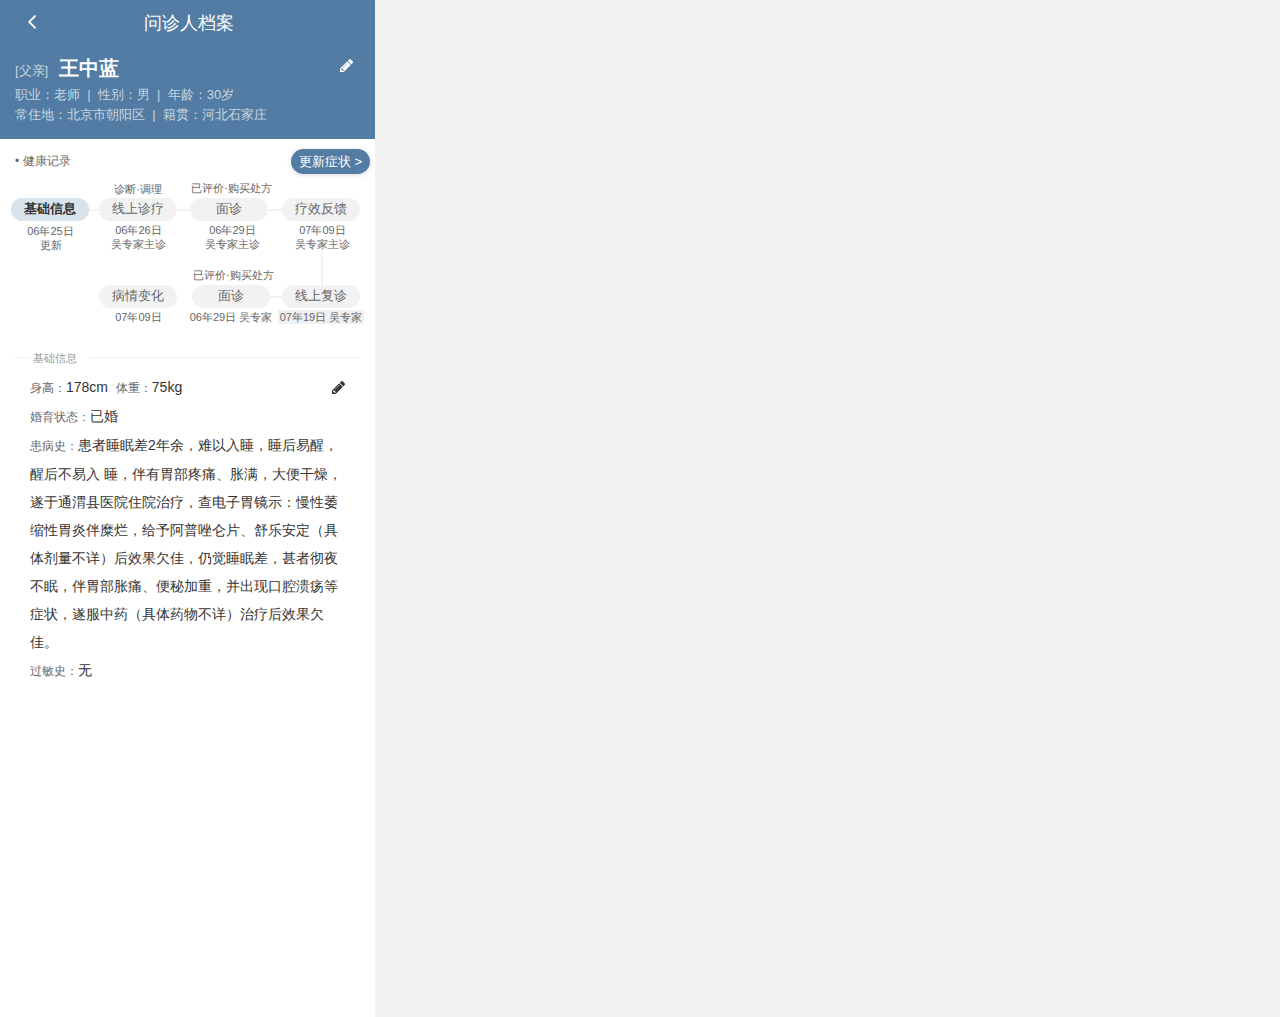
==== tcm_patient/patientdetail.html @ 3591b64a "the initial edition" ====
﻿<!DOCTYPE html>
<html>
  <head>
    <title>patientDetail</title>
    <meta http-equiv="X-UA-Compatible" content="IE=edge"/>
    <meta http-equiv="content-type" content="text/html; charset=utf-8"/>
    <meta name="apple-mobile-web-app-capable" content="yes"/>
    <link href="resources/css/jquery-ui-themes.css" type="text/css" rel="stylesheet"/>
    <link href="resources/css/axure_rp_page.css" type="text/css" rel="stylesheet"/>
    <link href="data/styles.css" type="text/css" rel="stylesheet"/>
    <link href="files/patientdetail/styles.css" type="text/css" rel="stylesheet"/>
    <script src="resources/scripts/jquery-1.7.1.min.js"></script>
    <script src="resources/scripts/jquery-ui-1.8.10.custom.min.js"></script>
    <script src="resources/scripts/prototypePre.js"></script>
    <script src="data/document.js"></script>
    <script src="resources/scripts/prototypePost.js"></script>
    <script src="files/patientdetail/data.js"></script>
    <script type="text/javascript">
      $axure.utils.getTransparentGifPath = function() { return 'resources/images/transparent.gif'; };
      $axure.utils.getOtherPath = function() { return 'resources/Other.html'; };
      $axure.utils.getReloadPath = function() { return 'resources/reload.html'; };
    </script>
  </head>
  <body>
    <div id="base" class="">

      <!-- Unnamed (Rectangle) -->
      <div id="u46" class="ax_default box_2">
        <div id="u46_div" class=""></div>
      </div>

      <!-- Unnamed (Horizontal Line) -->
      <div id="u47" class="ax_default line">
        <img id="u47_img" class="img " src="images/patientdetail/u47.png"/>
      </div>

      <!-- Unnamed (Rectangle) -->
      <div id="u48" class="ax_default box_2">
        <div id="u48_div" class=""></div>
      </div>

      <!-- Unnamed (Shape) -->
      <div id="u49" class="ax_default icon">
        <img id="u49_img" class="img " src="images/patientdetail/u49.png"/>
      </div>

      <!-- Unnamed (Rectangle) -->
      <div id="u50" class="ax_default label">
        <div id="u50_div" class=""></div>
        <div id="u50_text" class="text ">
          <p><span>问诊人档案</span></p>
        </div>
      </div>

      <!-- Unnamed (Horizontal Line) -->
      <div id="u51" class="ax_default line">
        <img id="u51_img" class="img " src="images/patientdetail/u51.png"/>
      </div>

      <!-- Unnamed (Rectangle) -->
      <div id="u52" class="ax_default box_3 selected" selectiongroup="btnGroupHealth">
        <div id="u52_div" class="selected"></div>
        <div id="u52_text" class="text ">
          <p><span>基础信息</span></p>
        </div>
      </div>

      <!-- Unnamed (Rectangle) -->
      <div id="u53" class="ax_default label">
        <div id="u53_div" class=""></div>
        <div id="u53_text" class="text ">
          <p><span>06年25日</span></p><p><span>更新</span></p>
        </div>
      </div>

      <!-- Unnamed (Rectangle) -->
      <div id="u54" class="ax_default label">
        <div id="u54_div" class=""></div>
        <div id="u54_text" class="text ">
          <p><span>06年26日</span></p><p><span>吴专家主诊</span></p>
        </div>
      </div>

      <!-- Unnamed (Rectangle) -->
      <div id="u55" class="ax_default box_3" selectiongroup="btnGroupHealth">
        <div id="u55_div" class=""></div>
        <div id="u55_text" class="text ">
          <p><span>线上诊疗</span></p>
        </div>
      </div>

      <!-- Unnamed (Rectangle) -->
      <div id="u56" class="ax_default label">
        <div id="u56_div" class=""></div>
        <div id="u56_text" class="text ">
          <p><span>诊断·调理</span></p>
        </div>
      </div>

      <!-- Unnamed (Rectangle) -->
      <div id="u57" class="ax_default box_3" selectiongroup="btnGroupHealth">
        <div id="u57_div" class=""></div>
        <div id="u57_text" class="text ">
          <p><span>面诊</span></p>
        </div>
      </div>

      <!-- Unnamed (Rectangle) -->
      <div id="u58" class="ax_default label">
        <div id="u58_div" class=""></div>
        <div id="u58_text" class="text ">
          <p><span>已评价·购买处方</span></p>
        </div>
      </div>

      <!-- Unnamed (Vertical Line) -->
      <div id="u59" class="ax_default line">
        <img id="u59_img" class="img " src="images/patientdetail/u59.png"/>
      </div>

      <!-- Unnamed (Horizontal Line) -->
      <div id="u60" class="ax_default line">
        <img id="u60_img" class="img " src="images/patientdetail/u60.png"/>
      </div>

      <!-- Unnamed (Rectangle) -->
      <div id="u61" class="ax_default box_3" selectiongroup="btnGroupHealth">
        <div id="u61_div" class=""></div>
        <div id="u61_text" class="text ">
          <p><span>疗效反馈</span></p>
        </div>
      </div>

      <!-- Unnamed (Rectangle) -->
      <div id="u62" class="ax_default label">
        <div id="u62_div" class=""></div>
        <div id="u62_text" class="text ">
          <p><span>07年09日</span></p><p><span>吴专家主诊</span></p>
        </div>
      </div>

      <!-- Unnamed (Rectangle) -->
      <div id="u63" class="ax_default label">
        <div id="u63_div" class=""></div>
        <div id="u63_text" class="text ">
          <p><span>06年29日</span></p><p><span>吴专家主诊</span></p>
        </div>
      </div>

      <!-- Unnamed (Rectangle) -->
      <div id="u64" class="ax_default box_3" selectiongroup="btnGroupHealth">
        <div id="u64_div" class=""></div>
        <div id="u64_text" class="text ">
          <p><span>线上复诊</span></p>
        </div>
      </div>

      <!-- Unnamed (Rectangle) -->
      <div id="u65" class="ax_default label">
        <div id="u65_div" class=""></div>
        <div id="u65_text" class="text ">
          <p><span>07年19日 吴专家</span></p>
        </div>
      </div>

      <!-- Unnamed (Rectangle) -->
      <div id="u66" class="ax_default box_2">
        <div id="u66_div" class=""></div>
      </div>

      <!-- Unnamed (Rectangle) -->
      <div id="u67" class="ax_default box_3" selectiongroup="btnGroupHealth">
        <div id="u67_div" class=""></div>
        <div id="u67_text" class="text ">
          <p><span>面诊</span></p>
        </div>
      </div>

      <!-- Unnamed (Rectangle) -->
      <div id="u68" class="ax_default label">
        <div id="u68_div" class=""></div>
        <div id="u68_text" class="text ">
          <p><span>已评价·购买处方</span></p>
        </div>
      </div>

      <!-- Unnamed (Rectangle) -->
      <div id="u69" class="ax_default label">
        <div id="u69_div" class=""></div>
        <div id="u69_text" class="text ">
          <p><span>06年29日 吴专家</span></p>
        </div>
      </div>

      <!-- Unnamed (Rectangle) -->
      <div id="u70" class="ax_default label">
        <div id="u70_div" class=""></div>
        <div id="u70_text" class="text ">
          <p style="font-size:20px;line-height:28px;"><span style="font-family:'Arial Normal', 'Arial';font-weight:400;font-size:13px;color:rgba(255, 255, 255, 0.698039215686274);">[父亲]</span><span style="font-family:'Arial Normal', 'Arial';font-weight:400;font-size:13px;color:rgba(255, 255, 255, 0.6);">&nbsp;&nbsp; </span><span style="font-family:'Arial Negreta', 'Arial Normal', 'Arial';font-weight:700;color:#FFFFFF;">王中蓝</span></p><p style="font-size:13px;line-height:20px;"><span style="font-family:'Arial Normal', 'Arial';font-weight:400;color:rgba(255, 255, 255, 0.698039215686274);">职业：老师&nbsp; |&nbsp; 性别：男&nbsp; |&nbsp; 年龄：30岁 </span></p><p style="font-size:13px;line-height:20px;"><span style="font-family:'Arial Normal', 'Arial';font-weight:400;color:rgba(255, 255, 255, 0.698039215686274);">常住地：北京市朝阳区&nbsp; |&nbsp; 籍贯：河北石家庄</span></p>
        </div>
      </div>

      <!-- Unnamed (Shape) -->
      <div id="u71" class="ax_default icon">
        <img id="u71_img" class="img " src="images/patientdetail/u71.png"/>
      </div>

      <!-- Unnamed (Rectangle) -->
      <div id="u72" class="ax_default label">
        <div id="u72_div" class=""></div>
        <div id="u72_text" class="text ">
          <p><span>&#149; 健康记录</span></p>
        </div>
      </div>

      <!-- panelRecord (Dynamic Panel) -->
      <div id="u73" class="ax_default" data-label="panelRecord">
        <div id="u73_state0" class="panel_state" data-label="Basic" style="">
          <div id="u73_state0_content" class="panel_state_content">

            <!-- Unnamed (Rectangle) -->
            <div id="u74" class="ax_default box_2">
              <div id="u74_div" class=""></div>
            </div>

            <!-- Unnamed (Rectangle) -->
            <div id="u75" class="ax_default label">
              <div id="u75_div" class=""></div>
              <div id="u75_text" class="text ">
                <p style="font-size:14px;"><span style="font-size:12px;color:#666666;">身高：</span><span>178cm&nbsp; </span><span style="font-size:12px;color:#666666;">体重：</span><span>75kg</span></p><p style="font-size:14px;"><span style="font-size:12px;color:#666666;">婚育状态：</span><span>已婚</span></p><p style="font-size:14px;"><span style="font-size:12px;color:#666666;">患病史：</span><span>患者睡眠差2年余，难以入睡，睡后易醒，醒后不易入 睡，伴有胃部疼痛、胀满，大便干燥，遂于通渭县医院住院治疗，查电子胃镜示：慢性萎缩性胃炎伴糜烂，给予阿普唑仑片、舒乐安定（具体剂量不详）后效果欠佳，仍觉睡眠差，甚者彻夜不眠，伴胃部胀痛、便秘加重，并出现口腔溃疡等症状，遂服中药（具体药物不详）治疗后效果欠佳。</span></p><p style="font-size:14px;"><span style="font-size:12px;color:#666666;">过敏史：</span><span>无</span></p>
              </div>
            </div>

            <!-- Unnamed (Rectangle) -->
            <div id="u76" class="ax_default label">
              <div id="u76_div" class=""></div>
              <div id="u76_text" class="text ">
                <p><span>基础信息</span></p>
              </div>
            </div>

            <!-- Unnamed (Horizontal Line) -->
            <div id="u77" class="ax_default line">
              <img id="u77_img" class="img " src="images/patientdetail/u77.png"/>
            </div>

            <!-- Unnamed (Horizontal Line) -->
            <div id="u78" class="ax_default line">
              <img id="u78_img" class="img " src="images/patientdetail/u78.png"/>
            </div>

            <!-- Unnamed (Shape) -->
            <div id="u79" class="ax_default icon">
              <img id="u79_img" class="img " src="images/patientdetail/u79.png"/>
            </div>
          </div>
        </div>
        <div id="u73_state1" class="panel_state" data-label="State1" style="visibility: hidden;">
          <div id="u73_state1_content" class="panel_state_content">

            <!-- Unnamed (Rectangle) -->
            <div id="u80" class="ax_default box_2">
              <div id="u80_div" class=""></div>
            </div>

            <!-- Unnamed (Rectangle) -->
            <div id="u81" class="ax_default label">
              <div id="u81_div" class=""></div>
              <div id="u81_text" class="text ">
                <p><span>2018年6月26日</span></p>
              </div>
            </div>

            <!-- Unnamed (Horizontal Line) -->
            <div id="u82" class="ax_default line">
              <img id="u82_img" class="img " src="images/patientdetail/u77.png"/>
            </div>

            <!-- Unnamed (Horizontal Line) -->
            <div id="u83" class="ax_default line">
              <img id="u83_img" class="img " src="images/patientdetail/u83.png"/>
            </div>

            <!-- subpanelRecord (Dynamic Panel) -->
            <div id="u84" class="ax_default" data-label="subpanelRecord">
              <div id="u84_state0" class="panel_state" data-label="unfold" style="">
                <div id="u84_state0_content" class="panel_state_content">

                  <!-- contPat (Rectangle) -->
                  <div id="u85" class="ax_default label" data-label="contPat">
                    <div id="u85_div" class=""></div>
                    <div id="u85_text" class="text ">
                      <p style="font-size:14px;"><span style="font-size:12px;color:#666666;">不适情况：</span><span>(主诉)例:每天睡不好觉</span></p><p style="font-size:14px;"><span style="font-size:12px;color:#666666;">病症详情：</span><span>寒热情况无明显不适;怕冷，加衣被不能缓解;下午3~5时发热明显</span></p><p style="font-size:14px;"><span>出汗状况无明显不适;平时多汗出，活动后尤甚</span></p><p style="font-size:14px;"><span style="font-size:12px;color:#666666;">补充描述：</span><span>(患者其它描述，可选)</span></p>
                    </div>
                  </div>

                  <!-- Unnamed (Group) -->
                  <div id="u86" class="ax_default" data-left="15" data-top="14" data-width="315" data-height="18">

                    <!-- Unnamed (Rectangle) -->
                    <div id="u87" class="ax_default heading_3">
                      <div id="u87_div" class=""></div>
                      <div id="u87_text" class="text ">
                        <p><span>主诉</span></p>
                      </div>
                    </div>

                    <!-- Unnamed (Horizontal Line) -->
                    <div id="u88" class="ax_default line">
                      <img id="u88_img" class="img " src="images/patientdetail/u88.png"/>
                    </div>

                    <!-- Unnamed (Shape) -->
                    <div id="u89" class="ax_default icon">
                      <img id="u89_img" class="img " src="images/patientdetail/u89.png"/>
                    </div>
                  </div>
                </div>
              </div>
              <div id="u84_state1" class="panel_state" data-label="fold" style="visibility: hidden;">
                <div id="u84_state1_content" class="panel_state_content">

                  <!-- Unnamed (Group) -->
                  <div id="u90" class="ax_default" data-left="15" data-top="14" data-width="315" data-height="18">

                    <!-- Unnamed (Rectangle) -->
                    <div id="u91" class="ax_default heading_3">
                      <div id="u91_div" class=""></div>
                      <div id="u91_text" class="text ">
                        <p><span>主诉</span></p>
                      </div>
                    </div>

                    <!-- Unnamed (Horizontal Line) -->
                    <div id="u92" class="ax_default line">
                      <img id="u92_img" class="img " src="images/patientdetail/u88.png"/>
                    </div>

                    <!-- Unnamed (Shape) -->
                    <div id="u93" class="ax_default icon">
                      <img id="u93_img" class="img " src="images/patientdetail/u89.png"/>
                    </div>
                  </div>
                </div>
              </div>
            </div>

            <!-- subpanelRecord_Pro (Dynamic Panel) -->
            <div id="u94" class="ax_default" data-label="subpanelRecord_Pro">
              <div id="u94_state0" class="panel_state" data-label="unfold" style="">
                <div id="u94_state0_content" class="panel_state_content">

                  <!-- Unnamed (Group) -->
                  <div id="u95" class="ax_default" data-left="15" data-top="14" data-width="315" data-height="18">

                    <!-- Unnamed (Rectangle) -->
                    <div id="u96" class="ax_default heading_3">
                      <div id="u96_div" class=""></div>
                      <div id="u96_text" class="text ">
                        <p><span>专家说</span></p>
                      </div>
                    </div>

                    <!-- Unnamed (Horizontal Line) -->
                    <div id="u97" class="ax_default line">
                      <img id="u97_img" class="img " src="images/patientdetail/u88.png"/>
                    </div>

                    <!-- Unnamed (Shape) -->
                    <div id="u98" class="ax_default icon">
                      <img id="u98_img" class="img " src="images/patientdetail/u89.png"/>
                    </div>
                  </div>

                  <!-- Unnamed (Dynamic Panel) -->
                  <div id="u99" class="ax_default">
                    <div id="u99_state0" class="panel_state" data-label="State1" style="">
                      <div id="u99_state0_content" class="panel_state_content">

                        <!-- Unnamed (Rectangle) -->
                        <div id="u100" class="ax_default label">
                          <div id="u100_div" class=""></div>
                          <div id="u100_text" class="text ">
                            <p style="font-size:14px;"><span style="font-size:12px;color:#666666;">主诊：</span><span>吴专家</span></p><p style="font-size:14px;"><span style="font-size:12px;color:#666666;">诊断：</span><span>西医诊断：失眠；中医诊断：不寐</span></p><p style="font-size:14px;"><span style="font-size:12px;color:#666666;">症见：</span><span>睡眠差，交替服用阿普唑仑片2片/晚、舒乐安定2片/晚效果差，甚者彻夜不眠，伴有胃部疼痛、胀满，按之硬，食后胀甚，口干口苦，大便干燥，2-3天一行，舌绛苔黄厚干燥，脉滑。</span></p><p style="font-size:14px;"><span style="font-size:12px;color:#666666;">调理：</span><span>证属痰热扰神，法当清热化痰，方选大柴胡汤合小陷胸汤加味治之。</span></p><p style="font-size:12px;"><span style="color:#666666;">处方列表：</span></p><p style="font-size:12px;"><span style="color:#666666;"><br></span></p>
                          </div>
                        </div>

                        <!-- Unnamed (Image) -->
                        <div id="u101" class="ax_default image">
                          <img id="u101_img" class="img " src="images/patientdetail/u101.png"/>
                        </div>

                        <!-- Unnamed (Rectangle) -->
                        <div id="u102" class="ax_default label">
                          <div id="u102_div" class=""></div>
                          <div id="u102_text" class="text ">
                            <p><span>查看对话记录</span></p>
                          </div>
                        </div>
                      </div>
                    </div>
                  </div>
                </div>
              </div>
              <div id="u94_state1" class="panel_state" data-label="fold" style="visibility: hidden;">
                <div id="u94_state1_content" class="panel_state_content">

                  <!-- Unnamed (Group) -->
                  <div id="u103" class="ax_default" data-left="15" data-top="14" data-width="315" data-height="18">

                    <!-- Unnamed (Rectangle) -->
                    <div id="u104" class="ax_default heading_3">
                      <div id="u104_div" class=""></div>
                      <div id="u104_text" class="text ">
                        <p><span>专家说</span></p>
                      </div>
                    </div>

                    <!-- Unnamed (Horizontal Line) -->
                    <div id="u105" class="ax_default line">
                      <img id="u105_img" class="img " src="images/patientdetail/u88.png"/>
                    </div>

                    <!-- Unnamed (Shape) -->
                    <div id="u106" class="ax_default icon">
                      <img id="u106_img" class="img " src="images/patientdetail/u89.png"/>
                    </div>
                  </div>
                </div>
              </div>
            </div>
          </div>
        </div>
        <div id="u73_state2" class="panel_state" data-label="Change" style="visibility: hidden;">
          <div id="u73_state2_content" class="panel_state_content">

            <!-- Unnamed (Rectangle) -->
            <div id="u107" class="ax_default box_2">
              <div id="u107_div" class=""></div>
            </div>

            <!-- Unnamed (Rectangle) -->
            <div id="u108" class="ax_default label">
              <div id="u108_div" class=""></div>
              <div id="u108_text" class="text ">
                <p><span>病情更新 2018年07月09日</span></p>
              </div>
            </div>

            <!-- Unnamed (Horizontal Line) -->
            <div id="u109" class="ax_default line">
              <img id="u109_img" class="img " src="images/patientdetail/u77.png"/>
            </div>

            <!-- Unnamed (Horizontal Line) -->
            <div id="u110" class="ax_default line">
              <img id="u110_img" class="img " src="images/patientdetail/u110.png"/>
            </div>

            <!-- Unnamed (Shape) -->
            <div id="u111" class="ax_default icon">
              <img id="u111_img" class="img " src="images/patientdetail/u79.png"/>
            </div>

            <!-- contPat (Rectangle) -->
            <div id="u112" class="ax_default label" data-label="contPat">
              <div id="u112_div" class=""></div>
              <div id="u112_text" class="text ">
                <p style="font-size:14px;"><span style="font-size:12px;color:#666666;">症状变化：</span><span>服药后睡眠略有好转，胃部胀痛、口干口苦减轻，大便偏干，1-2天一行，舌红苔黄厚，脉滑</span></p>
              </div>
            </div>
          </div>
        </div>
      </div>

      <!-- Unnamed (Hot Spot) -->
      <div id="u113" class="ax_default">
      </div>

      <!-- Unnamed (Rectangle) -->
      <div id="u114" class="ax_default label">
        <div id="u114_div" class=""></div>
        <div id="u114_text" class="text ">
          <p><span>更新症状 &gt;</span></p>
        </div>
      </div>

      <!-- Unnamed (Rectangle) -->
      <div id="u115" class="ax_default box_3" selectiongroup="btnGroupHealth">
        <div id="u115_div" class=""></div>
        <div id="u115_text" class="text ">
          <p><span>病情变化</span></p>
        </div>
      </div>

      <!-- Unnamed (Rectangle) -->
      <div id="u116" class="ax_default label">
        <div id="u116_div" class=""></div>
      </div>

      <!-- Unnamed (Rectangle) -->
      <div id="u117" class="ax_default label">
        <div id="u117_div" class=""></div>
        <div id="u117_text" class="text ">
          <p><span>07年09日</span></p>
        </div>
      </div>
    </div>
  </body>
</html>
---- tcm_patient/resources/css/axure_rp_page.css ----
﻿/* so the window resize fires within a frame in IE7 */
html, body {
    height: 100%;
}

a {
    color: inherit;
}

p {
    margin: 0px;
    text-rendering: optimizeLegibility;
    font-feature-settings: "kern" 1;
    -webkit-font-feature-settings: "kern";
    -moz-font-feature-settings: "kern";
    -moz-font-feature-settings: "kern=1";
    font-kerning: normal;
}

iframe {
    background: #FFFFFF;
}

/* to match IE with C, FF */
input {
    padding: 1px 0px 1px 0px;
    box-sizing: border-box;
    -moz-box-sizing: border-box;
}

textarea {
    margin: 0px;
    box-sizing: border-box;
    -moz-box-sizing: border-box;
}

div.intcases {
    font-family: arial; 
    font-size: 12px;
    text-align:left; 
    border:1px solid #AAA; 
    background:#FFF none repeat scroll 0% 0%; 
    z-index:9999; 
    visibility:hidden; 
    position:absolute;
    padding: 0px;
    border-radius: 3px;
    white-space: nowrap;
}

div.intcaselink {
    cursor: pointer;
    padding: 3px 8px 3px 8px;
    margin: 5px;
    background:#EEE none repeat scroll 0% 0%; 
    border:1px solid #AAA;
    border-radius: 3px;
}

div.refpageimage {
    position: absolute;
    left: 0px;
    top: 0px;
    font-size: 0px;
    width: 16px;
    height: 16px;
    cursor: pointer;
    background-image: url(images/newwindow.gif);
    background-repeat: no-repeat;
}

div.annnoteimage {
    position: absolute;
    left: 0px;
    top: 0px;
    font-size: 0px;
    /*width: 16px;
    height: 12px;*/
    cursor: help;
    /*background-image: url(images/note.gif);*/
    /*background-repeat: no-repeat;*/
    width: 13px;
    height: 12px;
    padding-top: 1px;
    text-align: center;
    background-color: #138CDD;
    -moz-box-shadow: 1px 1px 3px #aaa;
    -webkit-box-shadow: 1px 1px 3px #aaa;
    box-shadow: 1px 1px 3px #aaa;
}

div.annnoteline {
    display: inline-block;
    width: 9px;
    height: 1px;
    border-bottom: 1px solid white;
    margin-top: 1px;
}

div.annnotelabel {
    position: absolute;
    left: 0px;
    top: 0px;
    font-family: Helvetica,Arial;
    font-size: 10px;
    /*border: 1px solid rgb(166,221,242);*/
    cursor: help;
    /*background:rgb(0,157,217) none repeat scroll 0% 0%;*/ 
    padding: 1px 3px 1px 3px;
    white-space: nowrap;
    color: white;
    
    background-color: #138CDD;
    -moz-box-shadow: 1px 1px 3px #aaa;
    -webkit-box-shadow: 1px 1px 3px #aaa;
    box-shadow: 1px 1px 3px #aaa;
}

.annotation {
    font-size: 12px;
    padding-left: 2px;
    margin-bottom: 5px;
}

.annotationName {
    /*font-size: 13px;
    font-weight: bold;
    margin-bottom: 3px;
    white-space: nowrap;*/

    font-family: 'Trebuchet MS';
    font-size: 14px;
    font-weight: bold;
    margin-bottom: 5px;
    white-space: nowrap;
}

.annotationValue {
    font-family: Arial, Helvetica, Sans-Serif;
    font-size: 12px;
    color: #4a4a4a;
    line-height: 21px;
    margin-bottom: 20px;
}

.noteLink {
    text-decoration: inherit;
    color: inherit;
}

.noteLink:hover {
    background-color: white;
}

/* this is a fix for the issue where dialogs jump around and takes the text-align from the body */
.dialogFix {
    position:absolute;
    text-align:left;
    border: 1px solid #8f949a;
}


@keyframes pulsate {
  from {
    box-shadow: 0 0 10px #15d6ba;
  }
  to {
    box-shadow: 0 0 20px #15d6ba;
  }
}

@-webkit-keyframes pulsate {
  from {
    -webkit-box-shadow: 0 0 10px #15d6ba;
    box-shadow: 0 0 10px #15d6ba;
  }
  to {
    -webkit-box-shadow: 0 0 20px #15d6ba;
    box-shadow: 0 0 20px #15d6ba;
  }
}
 
@-moz-keyframes pulsate {
  from {
    -moz-box-shadow: 0 0 10px #15d6ba;
    box-shadow: 0 0 10px #15d6ba;
  }
  to {
    -moz-box-shadow: 0 0 20px #15d6ba;
    box-shadow: 0 0 20px #15d6ba;
  }
}

.legacyPulsateBorder {
    /*border: 5px solid #15d6ba;
    margin: -5px;*/
    -moz-box-shadow: 0 0 10px 3px #15d6ba;
    box-shadow: 0 0 10px 3px #15d6ba;
}

.pulsateBorder {
  animation-name: pulsate;
  animation-timing-function: ease-in-out;
  animation-duration: 0.9s;
  animation-iteration-count: infinite;
  animation-direction: alternate;
  
  -webkit-animation-name: pulsate;
  -webkit-animation-timing-function: ease-in-out;
  -webkit-animation-duration: 0.9s;
  -webkit-animation-iteration-count: infinite;
  -webkit-animation-direction: alternate;

  -moz-animation-name: pulsate;
  -moz-animation-timing-function: ease-in-out;
  -moz-animation-duration: 0.9s;
  -moz-animation-iteration-count: infinite;
  -moz-animation-direction: alternate;
}

.ax_default_hidden, .ax_default_unplaced{
    display: none;
    visibility: hidden;
}

.widgetNoteSelected {
    -moz-box-shadow: 0 0 10px 3px #138CDD;
    box-shadow: 0 0 10px 3px #138CDD;
    /*-moz-box-shadow: 0 0 20px #3915d6;
    box-shadow: 0 0 20px #3915d6;*/
    /*border: 3px solid #3915d6;*/
    /*margin: -3px;*/
}


.singleImg {
    display: none;
    visibility: hidden;
}
---- tcm_patient/data/styles.css ----
﻿.ax_default {
  font-family:'Arial Normal', 'Arial';
  font-weight:400;
  font-style:normal;
  font-size:13px;
  color:#333333;
  text-align:center;
  line-height:normal;
}
.box_1 {
}
.box_2 {
}
.box_3 {
}
.ellipse {
}
.image {
}
.heading_1 {
  font-family:'Arial Normal', 'Arial';
  font-weight:bold;
  font-style:normal;
  font-size:32px;
  text-align:left;
}
.heading_2 {
  font-family:'Arial Normal', 'Arial';
  font-weight:bold;
  font-style:normal;
  font-size:24px;
  text-align:left;
}
.heading_3 {
  font-family:'Arial Normal', 'Arial';
  font-weight:bold;
  font-style:normal;
  font-size:18px;
  text-align:left;
}
.heading_4 {
  font-family:'Arial Normal', 'Arial';
  font-weight:bold;
  font-style:normal;
  font-size:14px;
  text-align:left;
}
.heading_5 {
  font-family:'Arial Normal', 'Arial';
  font-weight:bold;
  font-style:normal;
  text-align:left;
}
.heading_6 {
  font-family:'Arial Normal', 'Arial';
  font-weight:bold;
  font-style:normal;
  font-size:10px;
  text-align:left;
}
.label {
  font-size:14px;
  text-align:left;
}
.paragraph {
  text-align:left;
}
.line {
}
.text_field {
  color:#000000;
  text-align:left;
}
.text_area {
  color:#000000;
  text-align:left;
}
.droplist {
  color:#000000;
  text-align:left;
}
.list_box {
  color:#000000;
  text-align:left;
}
.checkbox {
  text-align:left;
}
.flow_shape {
}
.icon {
}
---- tcm_patient/files/patientdetail/styles.css ----
﻿body {
  margin:0px;
  background-color:rgba(242, 242, 242, 1);
  background-image:none;
  position:static;
  left:auto;
  width:375px;
  margin-left:0;
  margin-right:0;
  text-align:left;
}
#base {
  position:absolute;
  z-index:0;
}
#u46_div {
  border-width:0px;
  position:absolute;
  left:0px;
  top:0px;
  width:375px;
  height:1017px;
  background:inherit;
  background-color:rgba(255, 255, 255, 1);
  border:none;
  border-radius:0px;
  -moz-box-shadow:none;
  -webkit-box-shadow:none;
  box-shadow:none;
}
#u46 {
  border-width:0px;
  position:absolute;
  left:0px;
  top:0px;
  width:375px;
  height:1017px;
}
#u46_text {
  border-width:0px;
  position:absolute;
  left:0px;
  top:0px;
  width:0px;
  visibility:hidden;
  word-wrap:break-word;
}
#u47_img {
  border-width:0px;
  position:absolute;
  left:-1px;
  top:-1px;
  width:92px;
  height:5px;
}
#u47 {
  border-width:0px;
  position:absolute;
  left:143px;
  top:296px;
  width:89px;
  height:2px;
}
#u47_text {
  border-width:0px;
  position:absolute;
  left:0px;
  top:0px;
  width:0px;
  visibility:hidden;
  word-wrap:break-word;
}
#u48_div {
  border-width:0px;
  position:absolute;
  left:0px;
  top:0px;
  width:375px;
  height:44px;
  background:inherit;
  background-color:rgba(82, 124, 163, 1);
  border:none;
  border-left:0px;
  border-top:0px;
  border-right:0px;
  border-radius:0px;
  border-top-left-radius:0px;
  border-top-right-radius:0px;
  border-bottom-right-radius:0px;
  border-bottom-left-radius:0px;
  -moz-box-shadow:none;
  -webkit-box-shadow:none;
  box-shadow:none;
}
#u48 {
  border-width:0px;
  position:absolute;
  left:0px;
  top:0px;
  width:375px;
  height:44px;
}
#u48_text {
  border-width:0px;
  position:absolute;
  left:0px;
  top:0px;
  width:0px;
  visibility:hidden;
  word-wrap:break-word;
}
#u49_img {
  border-width:0px;
  position:absolute;
  left:0px;
  top:0px;
  width:8px;
  height:14px;
}
#u49 {
  border-width:0px;
  position:absolute;
  left:28px;
  top:15px;
  width:8px;
  height:14px;
}
#u49_text {
  border-width:0px;
  position:absolute;
  left:0px;
  top:0px;
  width:0px;
  visibility:hidden;
  word-wrap:break-word;
}
#u50_div {
  border-width:0px;
  position:absolute;
  left:0px;
  top:0px;
  width:93px;
  height:22px;
  background:inherit;
  background-color:rgba(255, 255, 255, 0);
  border:none;
  border-radius:0px;
  -moz-box-shadow:none;
  -webkit-box-shadow:none;
  box-shadow:none;
  font-size:18px;
  color:#FFFFFF;
  text-align:center;
}
#u50 {
  border-width:0px;
  position:absolute;
  left:142px;
  top:11px;
  width:93px;
  height:22px;
  font-size:18px;
  color:#FFFFFF;
  text-align:center;
}
#u50_text {
  border-width:0px;
  position:absolute;
  left:0px;
  top:0px;
  width:93px;
  white-space:nowrap;
}
#u51_img {
  border-width:0px;
  position:absolute;
  left:-1px;
  top:-1px;
  width:282px;
  height:5px;
}
#u51 {
  border-width:0px;
  position:absolute;
  left:44px;
  top:209px;
  width:279px;
  height:2px;
}
#u51_text {
  border-width:0px;
  position:absolute;
  left:0px;
  top:0px;
  width:0px;
  visibility:hidden;
  word-wrap:break-word;
}
#u52_div {
  border-width:0px;
  position:absolute;
  left:0px;
  top:0px;
  width:78px;
  height:23px;
  background:inherit;
  background-color:rgba(242, 242, 242, 1);
  border:none;
  border-radius:15px;
  -moz-box-shadow:none;
  -webkit-box-shadow:none;
  box-shadow:none;
  color:#666666;
}
#u52 {
  border-width:0px;
  position:absolute;
  left:11px;
  top:198px;
  width:78px;
  height:23px;
  color:#666666;
}
#u52_div.selected {
  border-width:0px;
  position:absolute;
  left:0px;
  top:0px;
  width:78px;
  height:23px;
  background:inherit;
  background-color:rgba(217, 227, 236, 1);
  border:none;
  border-radius:15px;
  -moz-box-shadow:none;
  -webkit-box-shadow:none;
  box-shadow:none;
  color:#666666;
}
#u52.selected {
}
#u52_text {
  border-width:0px;
  position:absolute;
  left:2px;
  top:4px;
  width:74px;
  word-wrap:break-word;
}
#u53_div {
  border-width:0px;
  position:absolute;
  left:0px;
  top:0px;
  width:49px;
  height:29px;
  background:inherit;
  background-color:rgba(255, 255, 255, 0);
  border:none;
  border-radius:0px;
  -moz-box-shadow:none;
  -webkit-box-shadow:none;
  box-shadow:none;
  font-size:11px;
  color:#666666;
  text-align:center;
  line-height:14px;
}
#u53 {
  border-width:0px;
  position:absolute;
  left:26px;
  top:224px;
  width:49px;
  height:29px;
  font-size:11px;
  color:#666666;
  text-align:center;
  line-height:14px;
}
#u53_text {
  border-width:0px;
  position:absolute;
  left:0px;
  top:0px;
  width:49px;
  white-space:nowrap;
}
#u54_div {
  border-width:0px;
  position:absolute;
  left:0px;
  top:0px;
  width:57px;
  height:29px;
  background:inherit;
  background-color:rgba(255, 255, 255, 0);
  border:none;
  border-radius:0px;
  -moz-box-shadow:none;
  -webkit-box-shadow:none;
  box-shadow:none;
  font-size:11px;
  color:#666666;
  text-align:center;
  line-height:14px;
}
#u54 {
  border-width:0px;
  position:absolute;
  left:110px;
  top:223px;
  width:57px;
  height:29px;
  font-size:11px;
  color:#666666;
  text-align:center;
  line-height:14px;
}
#u54_text {
  border-width:0px;
  position:absolute;
  left:0px;
  top:0px;
  width:57px;
  white-space:nowrap;
}
#u55_div {
  border-width:0px;
  position:absolute;
  left:0px;
  top:0px;
  width:78px;
  height:23px;
  background:inherit;
  background-color:rgba(242, 242, 242, 1);
  border:none;
  border-radius:15px;
  -moz-box-shadow:none;
  -webkit-box-shadow:none;
  box-shadow:none;
  color:#666666;
}
#u55 {
  border-width:0px;
  position:absolute;
  left:99px;
  top:198px;
  width:78px;
  height:23px;
  color:#666666;
}
#u55_div.selected {
  border-width:0px;
  position:absolute;
  left:0px;
  top:0px;
  width:78px;
  height:23px;
  background:inherit;
  background-color:rgba(217, 227, 236, 1);
  border:none;
  border-radius:15px;
  -moz-box-shadow:none;
  -webkit-box-shadow:none;
  box-shadow:none;
  color:#666666;
}
#u55.selected {
}
#u55_text {
  border-width:0px;
  position:absolute;
  left:2px;
  top:4px;
  width:74px;
  word-wrap:break-word;
}
#u56_div {
  border-width:0px;
  position:absolute;
  left:0px;
  top:0px;
  width:50px;
  height:14px;
  background:inherit;
  background-color:rgba(255, 255, 255, 0);
  border:none;
  border-radius:0px;
  -moz-box-shadow:none;
  -webkit-box-shadow:none;
  box-shadow:none;
  font-size:11px;
  color:#666666;
  text-align:center;
  line-height:14px;
}
#u56 {
  border-width:0px;
  position:absolute;
  left:113px;
  top:182px;
  width:50px;
  height:14px;
  font-size:11px;
  color:#666666;
  text-align:center;
  line-height:14px;
}
#u56_text {
  border-width:0px;
  position:absolute;
  left:0px;
  top:0px;
  width:50px;
  white-space:nowrap;
}
#u57_div {
  border-width:0px;
  position:absolute;
  left:0px;
  top:0px;
  width:78px;
  height:23px;
  background:inherit;
  background-color:rgba(242, 242, 242, 1);
  border:none;
  border-radius:15px;
  -moz-box-shadow:none;
  -webkit-box-shadow:none;
  box-shadow:none;
  color:#666666;
}
#u57 {
  border-width:0px;
  position:absolute;
  left:190px;
  top:198px;
  width:78px;
  height:23px;
  color:#666666;
}
#u57_div.selected {
  border-width:0px;
  position:absolute;
  left:0px;
  top:0px;
  width:78px;
  height:23px;
  background:inherit;
  background-color:rgba(217, 227, 236, 1);
  border:none;
  border-radius:15px;
  -moz-box-shadow:none;
  -webkit-box-shadow:none;
  box-shadow:none;
  color:#666666;
}
#u57.selected {
}
#u57_text {
  border-width:0px;
  position:absolute;
  left:2px;
  top:4px;
  width:74px;
  word-wrap:break-word;
}
#u58_div {
  border-width:0px;
  position:absolute;
  left:0px;
  top:0px;
  width:83px;
  height:14px;
  background:inherit;
  background-color:rgba(255, 255, 255, 0);
  border:none;
  border-radius:0px;
  -moz-box-shadow:none;
  -webkit-box-shadow:none;
  box-shadow:none;
  font-size:11px;
  color:#666666;
  text-align:center;
  line-height:14px;
}
#u58 {
  border-width:0px;
  position:absolute;
  left:190px;
  top:181px;
  width:83px;
  height:14px;
  font-size:11px;
  color:#666666;
  text-align:center;
  line-height:14px;
}
#u58_text {
  border-width:0px;
  position:absolute;
  left:0px;
  top:0px;
  width:83px;
  white-space:nowrap;
}
#u59_img {
  border-width:0px;
  position:absolute;
  left:-1px;
  top:-1px;
  width:5px;
  height:90px;
}
#u59 {
  border-width:0px;
  position:absolute;
  left:321px;
  top:209px;
  width:2px;
  height:87px;
}
#u59_text {
  border-width:0px;
  position:absolute;
  left:0px;
  top:0px;
  width:0px;
  visibility:hidden;
  word-wrap:break-word;
}
#u60_img {
  border-width:0px;
  position:absolute;
  left:-1px;
  top:-1px;
  width:92px;
  height:5px;
}
#u60 {
  border-width:0px;
  position:absolute;
  left:232px;
  top:296px;
  width:89px;
  height:2px;
}
#u60_text {
  border-width:0px;
  position:absolute;
  left:0px;
  top:0px;
  width:0px;
  visibility:hidden;
  word-wrap:break-word;
}
#u61_div {
  border-width:0px;
  position:absolute;
  left:0px;
  top:0px;
  width:78px;
  height:23px;
  background:inherit;
  background-color:rgba(242, 242, 242, 1);
  border:none;
  border-radius:15px;
  -moz-box-shadow:none;
  -webkit-box-shadow:none;
  box-shadow:none;
  color:#666666;
}
#u61 {
  border-width:0px;
  position:absolute;
  left:282px;
  top:198px;
  width:78px;
  height:23px;
  color:#666666;
}
#u61_div.selected {
  border-width:0px;
  position:absolute;
  left:0px;
  top:0px;
  width:78px;
  height:23px;
  background:inherit;
  background-color:rgba(217, 227, 236, 1);
  border:none;
  border-radius:15px;
  -moz-box-shadow:none;
  -webkit-box-shadow:none;
  box-shadow:none;
  color:#666666;
}
#u61.selected {
}
#u61_text {
  border-width:0px;
  position:absolute;
  left:2px;
  top:4px;
  width:74px;
  word-wrap:break-word;
}
#u62_div {
  border-width:0px;
  position:absolute;
  left:0px;
  top:0px;
  width:57px;
  height:29px;
  background:inherit;
  background-color:rgba(255, 255, 255, 1);
  border:none;
  border-radius:0px;
  -moz-box-shadow:none;
  -webkit-box-shadow:none;
  box-shadow:none;
  font-size:11px;
  color:#666666;
  text-align:center;
  line-height:14px;
}
#u62 {
  border-width:0px;
  position:absolute;
  left:294px;
  top:223px;
  width:57px;
  height:29px;
  font-size:11px;
  color:#666666;
  text-align:center;
  line-height:14px;
}
#u62_text {
  border-width:0px;
  position:absolute;
  left:0px;
  top:0px;
  width:57px;
  white-space:nowrap;
}
#u63_div {
  border-width:0px;
  position:absolute;
  left:0px;
  top:0px;
  width:57px;
  height:29px;
  background:inherit;
  background-color:rgba(255, 255, 255, 0);
  border:none;
  border-radius:0px;
  -moz-box-shadow:none;
  -webkit-box-shadow:none;
  box-shadow:none;
  font-size:11px;
  color:#666666;
  text-align:center;
  line-height:14px;
}
#u63 {
  border-width:0px;
  position:absolute;
  left:204px;
  top:223px;
  width:57px;
  height:29px;
  font-size:11px;
  color:#666666;
  text-align:center;
  line-height:14px;
}
#u63_text {
  border-width:0px;
  position:absolute;
  left:0px;
  top:0px;
  width:57px;
  white-space:nowrap;
}
#u64_div {
  border-width:0px;
  position:absolute;
  left:0px;
  top:0px;
  width:78px;
  height:23px;
  background:inherit;
  background-color:rgba(242, 242, 242, 1);
  border:none;
  border-radius:15px;
  -moz-box-shadow:none;
  -webkit-box-shadow:none;
  box-shadow:none;
  color:#666666;
}
#u64 {
  border-width:0px;
  position:absolute;
  left:282px;
  top:285px;
  width:78px;
  height:23px;
  color:#666666;
}
#u64_div.selected {
  border-width:0px;
  position:absolute;
  left:0px;
  top:0px;
  width:78px;
  height:23px;
  background:inherit;
  background-color:rgba(217, 227, 236, 1);
  border:none;
  border-radius:15px;
  -moz-box-shadow:none;
  -webkit-box-shadow:none;
  box-shadow:none;
  color:#666666;
}
#u64.selected {
}
#u64_text {
  border-width:0px;
  position:absolute;
  left:2px;
  top:4px;
  width:74px;
  word-wrap:break-word;
}
#u65_div {
  border-width:0px;
  position:absolute;
  left:0px;
  top:0px;
  width:86px;
  height:14px;
  background:inherit;
  background-color:rgba(239, 240, 241, 1);
  border:none;
  border-radius:0px;
  -moz-box-shadow:none;
  -webkit-box-shadow:none;
  box-shadow:none;
  font-size:11px;
  color:#666666;
  text-align:center;
  line-height:14px;
}
#u65 {
  border-width:0px;
  position:absolute;
  left:278px;
  top:310px;
  width:86px;
  height:14px;
  font-size:11px;
  color:#666666;
  text-align:center;
  line-height:14px;
}
#u65_text {
  border-width:0px;
  position:absolute;
  left:0px;
  top:0px;
  width:86px;
  white-space:nowrap;
}
#u66_div {
  border-width:0px;
  position:absolute;
  left:0px;
  top:0px;
  width:375px;
  height:95px;
  background:inherit;
  background-color:rgba(82, 124, 163, 1);
  border:none;
  border-radius:0px;
  -moz-box-shadow:none;
  -webkit-box-shadow:none;
  box-shadow:none;
}
#u66 {
  border-width:0px;
  position:absolute;
  left:0px;
  top:44px;
  width:375px;
  height:95px;
}
#u66_text {
  border-width:0px;
  position:absolute;
  left:0px;
  top:0px;
  width:0px;
  visibility:hidden;
  word-wrap:break-word;
}
#u67_div {
  border-width:0px;
  position:absolute;
  left:0px;
  top:0px;
  width:78px;
  height:23px;
  background:inherit;
  background-color:rgba(242, 242, 242, 1);
  border:none;
  border-radius:15px;
  -moz-box-shadow:none;
  -webkit-box-shadow:none;
  box-shadow:none;
  color:#666666;
}
#u67 {
  border-width:0px;
  position:absolute;
  left:192px;
  top:285px;
  width:78px;
  height:23px;
  color:#666666;
}
#u67_div.selected {
  border-width:0px;
  position:absolute;
  left:0px;
  top:0px;
  width:78px;
  height:23px;
  background:inherit;
  background-color:rgba(217, 227, 236, 1);
  border:none;
  border-radius:15px;
  -moz-box-shadow:none;
  -webkit-box-shadow:none;
  box-shadow:none;
  color:#666666;
}
#u67.selected {
}
#u67_text {
  border-width:0px;
  position:absolute;
  left:2px;
  top:4px;
  width:74px;
  word-wrap:break-word;
}
#u68_div {
  border-width:0px;
  position:absolute;
  left:0px;
  top:0px;
  width:83px;
  height:14px;
  background:inherit;
  background-color:rgba(255, 255, 255, 0);
  border:none;
  border-radius:0px;
  -moz-box-shadow:none;
  -webkit-box-shadow:none;
  box-shadow:none;
  font-size:11px;
  color:#666666;
  text-align:center;
  line-height:14px;
}
#u68 {
  border-width:0px;
  position:absolute;
  left:192px;
  top:268px;
  width:83px;
  height:14px;
  font-size:11px;
  color:#666666;
  text-align:center;
  line-height:14px;
}
#u68_text {
  border-width:0px;
  position:absolute;
  left:0px;
  top:0px;
  width:83px;
  white-space:nowrap;
}
#u69_div {
  border-width:0px;
  position:absolute;
  left:0px;
  top:0px;
  width:86px;
  height:14px;
  background:inherit;
  background-color:rgba(255, 255, 255, 0);
  border:none;
  border-radius:0px;
  -moz-box-shadow:none;
  -webkit-box-shadow:none;
  box-shadow:none;
  font-size:11px;
  color:#666666;
  text-align:center;
  line-height:14px;
}
#u69 {
  border-width:0px;
  position:absolute;
  left:188px;
  top:310px;
  width:86px;
  height:14px;
  font-size:11px;
  color:#666666;
  text-align:center;
  line-height:14px;
}
#u69_text {
  border-width:0px;
  position:absolute;
  left:0px;
  top:0px;
  width:86px;
  white-space:nowrap;
}
#u70_div {
  border-width:0px;
  position:absolute;
  left:0px;
  top:0px;
  width:315px;
  height:68px;
  background:inherit;
  background-color:rgba(255, 255, 255, 0);
  border:none;
  border-radius:0px;
  -moz-box-shadow:none;
  -webkit-box-shadow:none;
  box-shadow:none;
}
#u70 {
  border-width:0px;
  position:absolute;
  left:15px;
  top:54px;
  width:315px;
  height:68px;
}
#u70_text {
  border-width:0px;
  position:absolute;
  left:0px;
  top:0px;
  width:315px;
  word-wrap:break-word;
}
#u71_img {
  border-width:0px;
  position:absolute;
  left:0px;
  top:0px;
  width:13px;
  height:13px;
}
#u71 {
  border-width:0px;
  position:absolute;
  left:340px;
  top:59px;
  width:13px;
  height:13px;
}
#u71_text {
  border-width:0px;
  position:absolute;
  left:0px;
  top:0px;
  width:0px;
  visibility:hidden;
  word-wrap:break-word;
}
#u72_div {
  border-width:0px;
  position:absolute;
  left:0px;
  top:0px;
  width:345px;
  height:20px;
  background:inherit;
  background-color:rgba(255, 255, 255, 0);
  border:none;
  border-radius:0px;
  -moz-box-shadow:none;
  -webkit-box-shadow:none;
  box-shadow:none;
  font-size:12px;
  color:#6B6B6B;
  line-height:20px;
}
#u72 {
  border-width:0px;
  position:absolute;
  left:15px;
  top:151px;
  width:345px;
  height:20px;
  font-size:12px;
  color:#6B6B6B;
  line-height:20px;
}
#u72_text {
  border-width:0px;
  position:absolute;
  left:0px;
  top:0px;
  width:345px;
  word-wrap:break-word;
}
#u73 {
  border-width:0px;
  position:absolute;
  left:0px;
  top:334px;
  width:375px;
  height:683px;
  overflow:hidden;
}
#u73_state0 {
  border-width:0px;
  position:absolute;
  left:0px;
  top:0px;
  width:375px;
  height:683px;
  overflow:auto;
  -webkit-overflow-scrolling:touch;
  -ms-overflow-x:hidden;
  overflow-x:hidden;
  background-image:none;
}
#u73_state0_content {
  border-width:0px;
  position:absolute;
  left:0px;
  top:0px;
  width:1px;
  height:1px;
}
#u74_div {
  border-width:0px;
  position:absolute;
  left:0px;
  top:0px;
  width:345px;
  height:358px;
  background:inherit;
  background-color:rgba(255, 255, 255, 1);
  border:none;
  border-radius:10px;
  -moz-box-shadow:none;
  -webkit-box-shadow:none;
  box-shadow:none;
}
#u74 {
  border-width:0px;
  position:absolute;
  left:15px;
  top:0px;
  width:345px;
  height:358px;
}
#u74_text {
  border-width:0px;
  position:absolute;
  left:0px;
  top:0px;
  width:0px;
  visibility:hidden;
  word-wrap:break-word;
}
#u75_div {
  border-width:0px;
  position:absolute;
  left:0px;
  top:0px;
  width:315px;
  height:308px;
  background:inherit;
  background-color:rgba(255, 255, 255, 0);
  border:none;
  border-radius:0px;
  -moz-box-shadow:none;
  -webkit-box-shadow:none;
  box-shadow:none;
  line-height:28px;
}
#u75 {
  border-width:0px;
  position:absolute;
  left:30px;
  top:39px;
  width:315px;
  height:308px;
  line-height:28px;
}
#u75_text {
  border-width:0px;
  position:absolute;
  left:0px;
  top:0px;
  width:315px;
  word-wrap:break-word;
}
#u76_div {
  border-width:0px;
  position:absolute;
  left:0px;
  top:0px;
  width:46px;
  height:14px;
  background:inherit;
  background-color:rgba(255, 255, 255, 0);
  border:none;
  border-radius:0px;
  -moz-box-shadow:none;
  -webkit-box-shadow:none;
  box-shadow:none;
  font-size:11px;
  color:#999999;
  line-height:14px;
}
#u76 {
  border-width:0px;
  position:absolute;
  left:33px;
  top:17px;
  width:46px;
  height:14px;
  font-size:11px;
  color:#999999;
  line-height:14px;
}
#u76_text {
  border-width:0px;
  position:absolute;
  left:0px;
  top:0px;
  width:46px;
  white-space:nowrap;
}
#u77_img {
  border-width:0px;
  position:absolute;
  left:0px;
  top:0px;
  width:15px;
  height:2px;
}
#u77 {
  border-width:0px;
  position:absolute;
  left:15px;
  top:23px;
  width:14px;
  height:1px;
}
#u77_text {
  border-width:0px;
  position:absolute;
  left:0px;
  top:0px;
  width:0px;
  visibility:hidden;
  word-wrap:break-word;
}
#u78_img {
  border-width:0px;
  position:absolute;
  left:0px;
  top:0px;
  width:272px;
  height:2px;
}
#u78 {
  border-width:0px;
  position:absolute;
  left:89px;
  top:23px;
  width:271px;
  height:1px;
}
#u78_text {
  border-width:0px;
  position:absolute;
  left:0px;
  top:0px;
  width:0px;
  visibility:hidden;
  word-wrap:break-word;
}
#u79_img {
  border-width:0px;
  position:absolute;
  left:0px;
  top:0px;
  width:13px;
  height:13px;
}
#u79 {
  border-width:0px;
  position:absolute;
  left:332px;
  top:47px;
  width:13px;
  height:13px;
}
#u79_text {
  border-width:0px;
  position:absolute;
  left:0px;
  top:0px;
  width:0px;
  visibility:hidden;
  word-wrap:break-word;
}
#u73_state1 {
  border-width:0px;
  position:absolute;
  left:0px;
  top:0px;
  width:375px;
  height:683px;
  visibility:hidden;
  overflow:auto;
  -webkit-overflow-scrolling:touch;
  -ms-overflow-x:hidden;
  overflow-x:hidden;
  background-image:none;
}
#u73_state1_content {
  border-width:0px;
  position:absolute;
  left:0px;
  top:0px;
  width:1px;
  height:1px;
}
#u80_div {
  border-width:0px;
  position:absolute;
  left:0px;
  top:0px;
  width:345px;
  height:480px;
  background:inherit;
  background-color:rgba(255, 255, 255, 1);
  border:none;
  border-radius:10px;
  -moz-box-shadow:none;
  -webkit-box-shadow:none;
  box-shadow:none;
}
#u80 {
  border-width:0px;
  position:absolute;
  left:15px;
  top:0px;
  width:345px;
  height:480px;
}
#u80_text {
  border-width:0px;
  position:absolute;
  left:0px;
  top:0px;
  width:0px;
  visibility:hidden;
  word-wrap:break-word;
}
#u81_div {
  border-width:0px;
  position:absolute;
  left:0px;
  top:0px;
  width:79px;
  height:14px;
  background:inherit;
  background-color:rgba(255, 255, 255, 0);
  border:none;
  border-radius:0px;
  -moz-box-shadow:none;
  -webkit-box-shadow:none;
  box-shadow:none;
  font-size:11px;
  color:#999999;
  text-align:center;
  line-height:14px;
}
#u81 {
  border-width:0px;
  position:absolute;
  left:33px;
  top:17px;
  width:79px;
  height:14px;
  font-size:11px;
  color:#999999;
  text-align:center;
  line-height:14px;
}
#u81_text {
  border-width:0px;
  position:absolute;
  left:0px;
  top:0px;
  width:79px;
  white-space:nowrap;
}
#u82_img {
  border-width:0px;
  position:absolute;
  left:0px;
  top:0px;
  width:15px;
  height:2px;
}
#u82 {
  border-width:0px;
  position:absolute;
  left:15px;
  top:23px;
  width:14px;
  height:1px;
}
#u82_text {
  border-width:0px;
  position:absolute;
  left:0px;
  top:0px;
  width:0px;
  visibility:hidden;
  word-wrap:break-word;
}
#u83_img {
  border-width:0px;
  position:absolute;
  left:0px;
  top:0px;
  width:241px;
  height:2px;
}
#u83 {
  border-width:0px;
  position:absolute;
  left:120px;
  top:23px;
  width:240px;
  height:1px;
}
#u83_text {
  border-width:0px;
  position:absolute;
  left:0px;
  top:0px;
  width:0px;
  visibility:hidden;
  word-wrap:break-word;
}
#u84 {
  border-width:0px;
  position:absolute;
  left:15px;
  top:23px;
  width:345px;
  height:170px;
  overflow:hidden;
}
#u84_state0 {
  border-width:0px;
  position:absolute;
  left:0px;
  top:0px;
  width:345px;
  height:170px;
  -ms-overflow-x:hidden;
  overflow-x:hidden;
  -ms-overflow-y:hidden;
  overflow-y:hidden;
  background-image:none;
}
#u84_state0_content {
  border-width:0px;
  position:absolute;
  left:0px;
  top:0px;
  width:1px;
  height:1px;
}
#u85_div {
  border-width:0px;
  position:absolute;
  left:0px;
  top:0px;
  width:315px;
  height:140px;
  background:inherit;
  background-color:rgba(255, 255, 255, 0);
  border:none;
  border-radius:0px;
  -moz-box-shadow:none;
  -webkit-box-shadow:none;
  box-shadow:none;
  line-height:28px;
}
#u85 {
  border-width:0px;
  position:absolute;
  left:15px;
  top:32px;
  width:315px;
  height:140px;
  line-height:28px;
}
#u85_text {
  border-width:0px;
  position:absolute;
  left:0px;
  top:0px;
  width:315px;
  word-wrap:break-word;
}
#u86 {
  border-width:0px;
  position:absolute;
  left:0px;
  top:0px;
  width:0px;
  height:0px;
}
#u87_div {
  border-width:0px;
  position:absolute;
  left:0px;
  top:0px;
  width:27px;
  height:15px;
  background:inherit;
  background-color:rgba(255, 255, 255, 0);
  border:none;
  border-radius:0px;
  -moz-box-shadow:none;
  -webkit-box-shadow:none;
  box-shadow:none;
  font-family:'Arial Negreta', 'Arial Normal', 'Arial';
  font-weight:700;
  font-style:normal;
  font-size:13px;
  color:#999999;
  text-align:right;
}
#u87 {
  border-width:0px;
  position:absolute;
  left:277px;
  top:14px;
  width:27px;
  height:15px;
  font-family:'Arial Negreta', 'Arial Normal', 'Arial';
  font-weight:700;
  font-style:normal;
  font-size:13px;
  color:#999999;
  text-align:right;
}
#u87_text {
  border-width:0px;
  position:absolute;
  left:0px;
  top:0px;
  width:27px;
  white-space:nowrap;
}
#u88_img {
  border-width:0px;
  position:absolute;
  left:0px;
  top:0px;
  width:316px;
  height:2px;
}
#u88 {
  border-width:0px;
  position:absolute;
  left:15px;
  top:31px;
  width:315px;
  height:1px;
}
#u88_text {
  border-width:0px;
  position:absolute;
  left:0px;
  top:0px;
  width:0px;
  visibility:hidden;
  word-wrap:break-word;
}
#u89_img {
  border-width:0px;
  position:absolute;
  left:0px;
  top:0px;
  width:7px;
  height:11px;
}
#u89 {
  border-width:0px;
  position:absolute;
  left:314px;
  top:15px;
  width:7px;
  height:11px;
  -webkit-transform:rotate(90deg);
  -moz-transform:rotate(90deg);
  -ms-transform:rotate(90deg);
  transform:rotate(90deg);
}
#u89_text {
  border-width:0px;
  position:absolute;
  left:0px;
  top:0px;
  width:0px;
  visibility:hidden;
  word-wrap:break-word;
}
#u84_state1 {
  border-width:0px;
  position:absolute;
  left:0px;
  top:0px;
  width:345px;
  height:170px;
  visibility:hidden;
  -ms-overflow-x:hidden;
  overflow-x:hidden;
  -ms-overflow-y:hidden;
  overflow-y:hidden;
  background-image:none;
}
#u84_state1_content {
  border-width:0px;
  position:absolute;
  left:0px;
  top:0px;
  width:1px;
  height:1px;
}
#u90 {
  border-width:0px;
  position:absolute;
  left:0px;
  top:0px;
  width:0px;
  height:0px;
}
#u91_div {
  border-width:0px;
  position:absolute;
  left:0px;
  top:0px;
  width:27px;
  height:15px;
  background:inherit;
  background-color:rgba(255, 255, 255, 0);
  border:none;
  border-radius:0px;
  -moz-box-shadow:none;
  -webkit-box-shadow:none;
  box-shadow:none;
  font-family:'Arial Negreta', 'Arial Normal', 'Arial';
  font-weight:700;
  font-style:normal;
  font-size:13px;
  color:#999999;
  text-align:right;
}
#u91 {
  border-width:0px;
  position:absolute;
  left:277px;
  top:14px;
  width:27px;
  height:15px;
  font-family:'Arial Negreta', 'Arial Normal', 'Arial';
  font-weight:700;
  font-style:normal;
  font-size:13px;
  color:#999999;
  text-align:right;
}
#u91_text {
  border-width:0px;
  position:absolute;
  left:0px;
  top:0px;
  width:27px;
  white-space:nowrap;
}
#u92_img {
  border-width:0px;
  position:absolute;
  left:0px;
  top:0px;
  width:316px;
  height:2px;
}
#u92 {
  border-width:0px;
  position:absolute;
  left:15px;
  top:31px;
  width:315px;
  height:1px;
}
#u92_text {
  border-width:0px;
  position:absolute;
  left:0px;
  top:0px;
  width:0px;
  visibility:hidden;
  word-wrap:break-word;
}
#u93_img {
  border-width:0px;
  position:absolute;
  left:0px;
  top:0px;
  width:7px;
  height:11px;
}
#u93 {
  border-width:0px;
  position:absolute;
  left:314px;
  top:15px;
  width:7px;
  height:11px;
  -webkit-transform:rotate(270deg);
  -moz-transform:rotate(270deg);
  -ms-transform:rotate(270deg);
  transform:rotate(270deg);
}
#u93_text {
  border-width:0px;
  position:absolute;
  left:0px;
  top:0px;
  width:0px;
  visibility:hidden;
  word-wrap:break-word;
}
#u94 {
  border-width:0px;
  position:absolute;
  left:15px;
  top:193px;
  width:345px;
  height:684px;
  overflow:hidden;
}
#u94_state0 {
  border-width:0px;
  position:absolute;
  left:0px;
  top:0px;
  width:345px;
  height:684px;
  -ms-overflow-x:hidden;
  overflow-x:hidden;
  -ms-overflow-y:hidden;
  overflow-y:hidden;
  background-image:none;
}
#u94_state0_content {
  border-width:0px;
  position:absolute;
  left:0px;
  top:0px;
  width:1px;
  height:1px;
}
#u95 {
  border-width:0px;
  position:absolute;
  left:0px;
  top:0px;
  width:0px;
  height:0px;
}
#u96_div {
  border-width:0px;
  position:absolute;
  left:0px;
  top:0px;
  width:39px;
  height:15px;
  background:inherit;
  background-color:rgba(255, 255, 255, 0);
  border:none;
  border-radius:0px;
  -moz-box-shadow:none;
  -webkit-box-shadow:none;
  box-shadow:none;
  font-family:'Arial Negreta', 'Arial Normal', 'Arial';
  font-weight:700;
  font-style:normal;
  font-size:13px;
  color:#999999;
  text-align:right;
}
#u96 {
  border-width:0px;
  position:absolute;
  left:265px;
  top:14px;
  width:39px;
  height:15px;
  font-family:'Arial Negreta', 'Arial Normal', 'Arial';
  font-weight:700;
  font-style:normal;
  font-size:13px;
  color:#999999;
  text-align:right;
}
#u96_text {
  border-width:0px;
  position:absolute;
  left:0px;
  top:0px;
  width:39px;
  white-space:nowrap;
}
#u97_img {
  border-width:0px;
  position:absolute;
  left:0px;
  top:0px;
  width:316px;
  height:2px;
}
#u97 {
  border-width:0px;
  position:absolute;
  left:15px;
  top:31px;
  width:315px;
  height:1px;
}
#u97_text {
  border-width:0px;
  position:absolute;
  left:0px;
  top:0px;
  width:0px;
  visibility:hidden;
  word-wrap:break-word;
}
#u98_img {
  border-width:0px;
  position:absolute;
  left:0px;
  top:0px;
  width:7px;
  height:11px;
}
#u98 {
  border-width:0px;
  position:absolute;
  left:314px;
  top:15px;
  width:7px;
  height:11px;
  -webkit-transform:rotate(90deg);
  -moz-transform:rotate(90deg);
  -ms-transform:rotate(90deg);
  transform:rotate(90deg);
}
#u98_text {
  border-width:0px;
  position:absolute;
  left:0px;
  top:0px;
  width:0px;
  visibility:hidden;
  word-wrap:break-word;
}
#u99 {
  border-width:0px;
  position:absolute;
  left:0px;
  top:32px;
  width:345px;
  height:654px;
  overflow:hidden;
}
#u99_state0 {
  border-width:0px;
  position:absolute;
  left:0px;
  top:0px;
  width:345px;
  height:654px;
  overflow:auto;
  -webkit-overflow-scrolling:touch;
  -ms-overflow-x:hidden;
  overflow-x:hidden;
  background-image:none;
}
#u99_state0_content {
  border-width:0px;
  position:absolute;
  left:0px;
  top:0px;
  width:1px;
  height:1px;
}
#u100_div {
  border-width:0px;
  position:absolute;
  left:0px;
  top:0px;
  width:315px;
  height:280px;
  background:inherit;
  background-color:rgba(255, 255, 255, 0);
  border:none;
  border-radius:0px;
  -moz-box-shadow:none;
  -webkit-box-shadow:none;
  box-shadow:none;
  line-height:28px;
}
#u100 {
  border-width:0px;
  position:absolute;
  left:15px;
  top:0px;
  width:315px;
  height:280px;
  line-height:28px;
}
#u100_text {
  border-width:0px;
  position:absolute;
  left:0px;
  top:0px;
  width:315px;
  word-wrap:break-word;
}
#u101_img {
  border-width:0px;
  position:absolute;
  left:0px;
  top:0px;
  width:345px;
  height:398px;
}
#u101 {
  border-width:0px;
  position:absolute;
  left:0px;
  top:249px;
  width:345px;
  height:398px;
}
#u101_text {
  border-width:0px;
  position:absolute;
  left:0px;
  top:0px;
  width:0px;
  visibility:hidden;
  word-wrap:break-word;
}
#u102_div {
  border-width:0px;
  position:absolute;
  left:0px;
  top:0px;
  width:94px;
  height:25px;
  background:inherit;
  background-color:rgba(255, 255, 255, 1);
  border:none;
  border-radius:5px;
  -moz-box-shadow:0px 1px 5px rgba(0, 0, 0, 0.149019607843137);
  -webkit-box-shadow:0px 1px 5px rgba(0, 0, 0, 0.149019607843137);
  box-shadow:0px 1px 5px rgba(0, 0, 0, 0.149019607843137);
  font-size:13px;
  color:#666666;
  text-align:center;
}
#u102 {
  border-width:0px;
  position:absolute;
  left:236px;
  top:3px;
  width:94px;
  height:25px;
  font-size:13px;
  color:#666666;
  text-align:center;
}
#u102_text {
  border-width:0px;
  position:absolute;
  left:8px;
  top:5px;
  width:78px;
  white-space:nowrap;
}
#u94_state1 {
  border-width:0px;
  position:absolute;
  left:0px;
  top:0px;
  width:345px;
  height:684px;
  visibility:hidden;
  -ms-overflow-x:hidden;
  overflow-x:hidden;
  -ms-overflow-y:hidden;
  overflow-y:hidden;
  background-image:none;
}
#u94_state1_content {
  border-width:0px;
  position:absolute;
  left:0px;
  top:0px;
  width:1px;
  height:1px;
}
#u103 {
  border-width:0px;
  position:absolute;
  left:0px;
  top:0px;
  width:0px;
  height:0px;
}
#u104_div {
  border-width:0px;
  position:absolute;
  left:0px;
  top:0px;
  width:39px;
  height:15px;
  background:inherit;
  background-color:rgba(255, 255, 255, 0);
  border:none;
  border-radius:0px;
  -moz-box-shadow:none;
  -webkit-box-shadow:none;
  box-shadow:none;
  font-family:'Arial Negreta', 'Arial Normal', 'Arial';
  font-weight:700;
  font-style:normal;
  font-size:13px;
  color:#999999;
  text-align:right;
}
#u104 {
  border-width:0px;
  position:absolute;
  left:265px;
  top:14px;
  width:39px;
  height:15px;
  font-family:'Arial Negreta', 'Arial Normal', 'Arial';
  font-weight:700;
  font-style:normal;
  font-size:13px;
  color:#999999;
  text-align:right;
}
#u104_text {
  border-width:0px;
  position:absolute;
  left:0px;
  top:0px;
  width:39px;
  white-space:nowrap;
}
#u105_img {
  border-width:0px;
  position:absolute;
  left:0px;
  top:0px;
  width:316px;
  height:2px;
}
#u105 {
  border-width:0px;
  position:absolute;
  left:15px;
  top:31px;
  width:315px;
  height:1px;
}
#u105_text {
  border-width:0px;
  position:absolute;
  left:0px;
  top:0px;
  width:0px;
  visibility:hidden;
  word-wrap:break-word;
}
#u106_img {
  border-width:0px;
  position:absolute;
  left:0px;
  top:0px;
  width:7px;
  height:11px;
}
#u106 {
  border-width:0px;
  position:absolute;
  left:314px;
  top:15px;
  width:7px;
  height:11px;
  -webkit-transform:rotate(270deg);
  -moz-transform:rotate(270deg);
  -ms-transform:rotate(270deg);
  transform:rotate(270deg);
}
#u106_text {
  border-width:0px;
  position:absolute;
  left:0px;
  top:0px;
  width:0px;
  visibility:hidden;
  word-wrap:break-word;
}
#u73_state2 {
  border-width:0px;
  position:absolute;
  left:0px;
  top:0px;
  width:375px;
  height:683px;
  visibility:hidden;
  overflow:auto;
  -webkit-overflow-scrolling:touch;
  -ms-overflow-x:hidden;
  overflow-x:hidden;
  background-image:none;
}
#u73_state2_content {
  border-width:0px;
  position:absolute;
  left:0px;
  top:0px;
  width:1px;
  height:1px;
}
#u107_div {
  border-width:0px;
  position:absolute;
  left:0px;
  top:0px;
  width:345px;
  height:358px;
  background:inherit;
  background-color:rgba(255, 255, 255, 1);
  border:none;
  border-radius:10px;
  -moz-box-shadow:none;
  -webkit-box-shadow:none;
  box-shadow:none;
}
#u107 {
  border-width:0px;
  position:absolute;
  left:15px;
  top:0px;
  width:345px;
  height:358px;
}
#u107_text {
  border-width:0px;
  position:absolute;
  left:0px;
  top:0px;
  width:0px;
  visibility:hidden;
  word-wrap:break-word;
}
#u108_div {
  border-width:0px;
  position:absolute;
  left:0px;
  top:0px;
  width:134px;
  height:14px;
  background:inherit;
  background-color:rgba(255, 255, 255, 0);
  border:none;
  border-radius:0px;
  -moz-box-shadow:none;
  -webkit-box-shadow:none;
  box-shadow:none;
  font-size:11px;
  color:#999999;
  line-height:14px;
}
#u108 {
  border-width:0px;
  position:absolute;
  left:33px;
  top:17px;
  width:134px;
  height:14px;
  font-size:11px;
  color:#999999;
  line-height:14px;
}
#u108_text {
  border-width:0px;
  position:absolute;
  left:0px;
  top:0px;
  width:134px;
  white-space:nowrap;
}
#u109_img {
  border-width:0px;
  position:absolute;
  left:0px;
  top:0px;
  width:15px;
  height:2px;
}
#u109 {
  border-width:0px;
  position:absolute;
  left:15px;
  top:23px;
  width:14px;
  height:1px;
}
#u109_text {
  border-width:0px;
  position:absolute;
  left:0px;
  top:0px;
  width:0px;
  visibility:hidden;
  word-wrap:break-word;
}
#u110_img {
  border-width:0px;
  position:absolute;
  left:0px;
  top:0px;
  width:184px;
  height:2px;
}
#u110 {
  border-width:0px;
  position:absolute;
  left:177px;
  top:23px;
  width:183px;
  height:1px;
}
#u110_text {
  border-width:0px;
  position:absolute;
  left:0px;
  top:0px;
  width:0px;
  visibility:hidden;
  word-wrap:break-word;
}
#u111_img {
  border-width:0px;
  position:absolute;
  left:0px;
  top:0px;
  width:13px;
  height:13px;
}
#u111 {
  border-width:0px;
  position:absolute;
  left:332px;
  top:47px;
  width:13px;
  height:13px;
}
#u111_text {
  border-width:0px;
  position:absolute;
  left:0px;
  top:0px;
  width:0px;
  visibility:hidden;
  word-wrap:break-word;
}
#u112_div {
  border-width:0px;
  position:absolute;
  left:0px;
  top:0px;
  width:315px;
  height:84px;
  background:inherit;
  background-color:rgba(255, 255, 255, 0);
  border:none;
  border-radius:0px;
  -moz-box-shadow:none;
  -webkit-box-shadow:none;
  box-shadow:none;
  line-height:28px;
}
#u112 {
  border-width:0px;
  position:absolute;
  left:25px;
  top:43px;
  width:315px;
  height:84px;
  line-height:28px;
}
#u112_text {
  border-width:0px;
  position:absolute;
  left:0px;
  top:0px;
  width:315px;
  word-wrap:break-word;
}
#u113 {
  border-width:0px;
  position:absolute;
  left:10px;
  top:0px;
  width:44px;
  height:44px;
  overflow:hidden;
  background-image:url('../../resources/images/transparent.gif');
}
#u114_div {
  border-width:0px;
  position:absolute;
  left:0px;
  top:0px;
  width:79px;
  height:25px;
  background:inherit;
  background-color:rgba(82, 124, 163, 1);
  border:none;
  border-radius:20px;
  -moz-box-shadow:0px 1px 5px rgba(0, 0, 0, 0.149019607843137);
  -webkit-box-shadow:0px 1px 5px rgba(0, 0, 0, 0.149019607843137);
  box-shadow:0px 1px 5px rgba(0, 0, 0, 0.149019607843137);
  font-size:13px;
  color:#FFFFFF;
  text-align:center;
}
#u114 {
  border-width:0px;
  position:absolute;
  left:291px;
  top:149px;
  width:79px;
  height:25px;
  font-size:13px;
  color:#FFFFFF;
  text-align:center;
}
#u114_text {
  border-width:0px;
  position:absolute;
  left:8px;
  top:5px;
  width:63px;
  white-space:nowrap;
}
#u115_div {
  border-width:0px;
  position:absolute;
  left:0px;
  top:0px;
  width:78px;
  height:23px;
  background:inherit;
  background-color:rgba(242, 242, 242, 1);
  border:none;
  border-radius:15px;
  -moz-box-shadow:none;
  -webkit-box-shadow:none;
  box-shadow:none;
  color:#666666;
}
#u115 {
  border-width:0px;
  position:absolute;
  left:99px;
  top:285px;
  width:78px;
  height:23px;
  color:#666666;
}
#u115_div.selected {
  border-width:0px;
  position:absolute;
  left:0px;
  top:0px;
  width:78px;
  height:23px;
  background:inherit;
  background-color:rgba(217, 227, 236, 1);
  border:none;
  border-radius:15px;
  -moz-box-shadow:none;
  -webkit-box-shadow:none;
  box-shadow:none;
  color:#666666;
}
#u115.selected {
}
#u115_text {
  border-width:0px;
  position:absolute;
  left:2px;
  top:4px;
  width:74px;
  word-wrap:break-word;
}
#u116_div {
  border-width:0px;
  position:absolute;
  left:0px;
  top:0px;
  width:1px;
  height:14px;
  background:inherit;
  background-color:rgba(255, 255, 255, 0);
  border:none;
  border-radius:0px;
  -moz-box-shadow:none;
  -webkit-box-shadow:none;
  box-shadow:none;
  font-size:11px;
  color:#666666;
  text-align:center;
  line-height:14px;
}
#u116 {
  border-width:0px;
  position:absolute;
  left:140px;
  top:268px;
  width:1px;
  height:14px;
  font-size:11px;
  color:#666666;
  text-align:center;
  line-height:14px;
}
#u116_text {
  border-width:0px;
  position:absolute;
  left:0px;
  top:0px;
  width:0px;
  visibility:hidden;
  white-space:nowrap;
}
#u117_div {
  border-width:0px;
  position:absolute;
  left:0px;
  top:0px;
  width:49px;
  height:14px;
  background:inherit;
  background-color:rgba(255, 255, 255, 0);
  border:none;
  border-radius:0px;
  -moz-box-shadow:none;
  -webkit-box-shadow:none;
  box-shadow:none;
  font-size:11px;
  color:#666666;
  text-align:center;
  line-height:14px;
}
#u117 {
  border-width:0px;
  position:absolute;
  left:114px;
  top:310px;
  width:49px;
  height:14px;
  font-size:11px;
  color:#666666;
  text-align:center;
  line-height:14px;
}
#u117_text {
  border-width:0px;
  position:absolute;
  left:0px;
  top:0px;
  width:49px;
  white-space:nowrap;
}
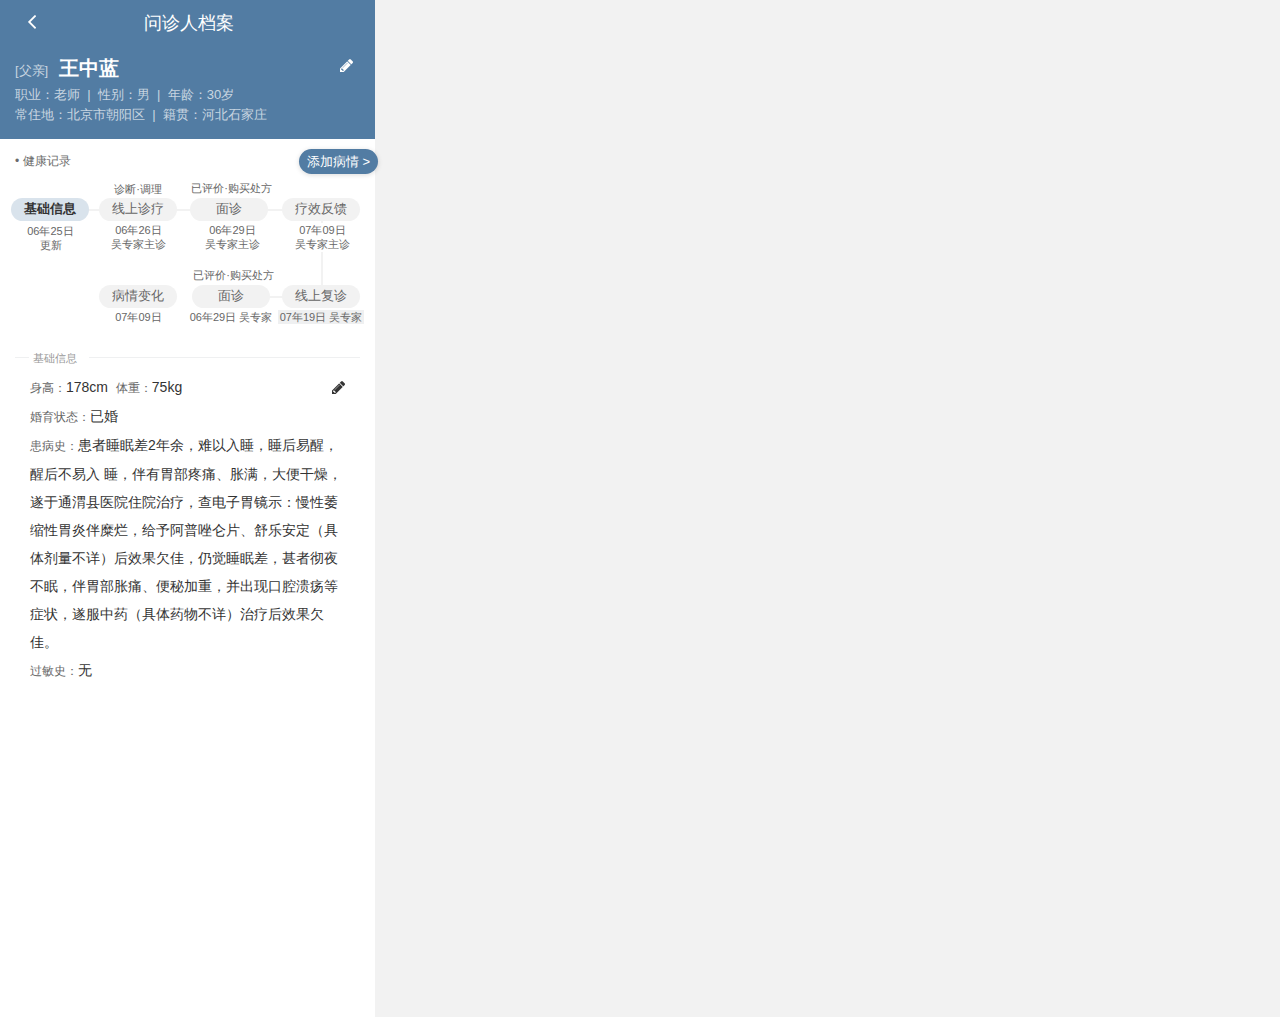
==== commit 3eaae572: "update prototypes" ====
--- a/tcm_patient/patientdetail.html
+++ b/tcm_patient/patientdetail.html
@@ -315,30 +315,38 @@
                       <img id="u89_img" class="img " src="images/patientdetail/u89.png"/>
                     </div>
                   </div>
+
+                  <!-- Unnamed (Rectangle) -->
+                  <div id="u90" class="ax_default label">
+                    <div id="u90_div" class=""></div>
+                    <div id="u90_text" class="text ">
+                      <p><span>症状变化&gt;</span></p>
+                    </div>
+                  </div>
                 </div>
               </div>
               <div id="u84_state1" class="panel_state" data-label="fold" style="visibility: hidden;">
                 <div id="u84_state1_content" class="panel_state_content">
 
                   <!-- Unnamed (Group) -->
-                  <div id="u90" class="ax_default" data-left="15" data-top="14" data-width="315" data-height="18">
+                  <div id="u91" class="ax_default" data-left="15" data-top="14" data-width="315" data-height="18">
 
                     <!-- Unnamed (Rectangle) -->
-                    <div id="u91" class="ax_default heading_3">
-                      <div id="u91_div" class=""></div>
-                      <div id="u91_text" class="text ">
+                    <div id="u92" class="ax_default heading_3">
+                      <div id="u92_div" class=""></div>
+                      <div id="u92_text" class="text ">
                         <p><span>主诉</span></p>
                       </div>
                     </div>
 
                     <!-- Unnamed (Horizontal Line) -->
-                    <div id="u92" class="ax_default line">
-                      <img id="u92_img" class="img " src="images/patientdetail/u88.png"/>
+                    <div id="u93" class="ax_default line">
+                      <img id="u93_img" class="img " src="images/patientdetail/u88.png"/>
                     </div>
 
                     <!-- Unnamed (Shape) -->
-                    <div id="u93" class="ax_default icon">
-                      <img id="u93_img" class="img " src="images/patientdetail/u89.png"/>
+                    <div id="u94" class="ax_default icon">
+                      <img id="u94_img" class="img " src="images/patientdetail/u89.png"/>
                     </div>
                   </div>
                 </div>
@@ -346,54 +354,54 @@
             </div>
 
             <!-- subpanelRecord_Pro (Dynamic Panel) -->
-            <div id="u94" class="ax_default" data-label="subpanelRecord_Pro">
-              <div id="u94_state0" class="panel_state" data-label="unfold" style="">
-                <div id="u94_state0_content" class="panel_state_content">
+            <div id="u95" class="ax_default" data-label="subpanelRecord_Pro">
+              <div id="u95_state0" class="panel_state" data-label="unfold" style="">
+                <div id="u95_state0_content" class="panel_state_content">
 
                   <!-- Unnamed (Group) -->
-                  <div id="u95" class="ax_default" data-left="15" data-top="14" data-width="315" data-height="18">
+                  <div id="u96" class="ax_default" data-left="15" data-top="14" data-width="315" data-height="18">
 
                     <!-- Unnamed (Rectangle) -->
-                    <div id="u96" class="ax_default heading_3">
-                      <div id="u96_div" class=""></div>
-                      <div id="u96_text" class="text ">
+                    <div id="u97" class="ax_default heading_3">
+                      <div id="u97_div" class=""></div>
+                      <div id="u97_text" class="text ">
                         <p><span>专家说</span></p>
                       </div>
                     </div>
 
                     <!-- Unnamed (Horizontal Line) -->
-                    <div id="u97" class="ax_default line">
-                      <img id="u97_img" class="img " src="images/patientdetail/u88.png"/>
+                    <div id="u98" class="ax_default line">
+                      <img id="u98_img" class="img " src="images/patientdetail/u88.png"/>
                     </div>
 
                     <!-- Unnamed (Shape) -->
-                    <div id="u98" class="ax_default icon">
-                      <img id="u98_img" class="img " src="images/patientdetail/u89.png"/>
+                    <div id="u99" class="ax_default icon">
+                      <img id="u99_img" class="img " src="images/patientdetail/u89.png"/>
                     </div>
                   </div>
 
                   <!-- Unnamed (Dynamic Panel) -->
-                  <div id="u99" class="ax_default">
-                    <div id="u99_state0" class="panel_state" data-label="State1" style="">
-                      <div id="u99_state0_content" class="panel_state_content">
+                  <div id="u100" class="ax_default">
+                    <div id="u100_state0" class="panel_state" data-label="State1" style="">
+                      <div id="u100_state0_content" class="panel_state_content">
 
                         <!-- Unnamed (Rectangle) -->
-                        <div id="u100" class="ax_default label">
-                          <div id="u100_div" class=""></div>
-                          <div id="u100_text" class="text ">
+                        <div id="u101" class="ax_default label">
+                          <div id="u101_div" class=""></div>
+                          <div id="u101_text" class="text ">
                             <p style="font-size:14px;"><span style="font-size:12px;color:#666666;">主诊：</span><span>吴专家</span></p><p style="font-size:14px;"><span style="font-size:12px;color:#666666;">诊断：</span><span>西医诊断：失眠；中医诊断：不寐</span></p><p style="font-size:14px;"><span style="font-size:12px;color:#666666;">症见：</span><span>睡眠差，交替服用阿普唑仑片2片/晚、舒乐安定2片/晚效果差，甚者彻夜不眠，伴有胃部疼痛、胀满，按之硬，食后胀甚，口干口苦，大便干燥，2-3天一行，舌绛苔黄厚干燥，脉滑。</span></p><p style="font-size:14px;"><span style="font-size:12px;color:#666666;">调理：</span><span>证属痰热扰神，法当清热化痰，方选大柴胡汤合小陷胸汤加味治之。</span></p><p style="font-size:12px;"><span style="color:#666666;">处方列表：</span></p><p style="font-size:12px;"><span style="color:#666666;"><br></span></p>
                           </div>
                         </div>
 
                         <!-- Unnamed (Image) -->
-                        <div id="u101" class="ax_default image">
-                          <img id="u101_img" class="img " src="images/patientdetail/u101.png"/>
+                        <div id="u102" class="ax_default image">
+                          <img id="u102_img" class="img " src="images/patientdetail/u102.png"/>
                         </div>
 
                         <!-- Unnamed (Rectangle) -->
-                        <div id="u102" class="ax_default label">
-                          <div id="u102_div" class=""></div>
-                          <div id="u102_text" class="text ">
+                        <div id="u103" class="ax_default label">
+                          <div id="u103_div" class=""></div>
+                          <div id="u103_text" class="text ">
                             <p><span>查看对话记录</span></p>
                           </div>
                         </div>
@@ -402,28 +410,28 @@
                   </div>
                 </div>
               </div>
-              <div id="u94_state1" class="panel_state" data-label="fold" style="visibility: hidden;">
-                <div id="u94_state1_content" class="panel_state_content">
+              <div id="u95_state1" class="panel_state" data-label="fold" style="visibility: hidden;">
+                <div id="u95_state1_content" class="panel_state_content">
 
                   <!-- Unnamed (Group) -->
-                  <div id="u103" class="ax_default" data-left="15" data-top="14" data-width="315" data-height="18">
+                  <div id="u104" class="ax_default" data-left="15" data-top="14" data-width="315" data-height="18">
 
                     <!-- Unnamed (Rectangle) -->
-                    <div id="u104" class="ax_default heading_3">
-                      <div id="u104_div" class=""></div>
-                      <div id="u104_text" class="text ">
+                    <div id="u105" class="ax_default heading_3">
+                      <div id="u105_div" class=""></div>
+                      <div id="u105_text" class="text ">
                         <p><span>专家说</span></p>
                       </div>
                     </div>
 
                     <!-- Unnamed (Horizontal Line) -->
-                    <div id="u105" class="ax_default line">
-                      <img id="u105_img" class="img " src="images/patientdetail/u88.png"/>
+                    <div id="u106" class="ax_default line">
+                      <img id="u106_img" class="img " src="images/patientdetail/u88.png"/>
                     </div>
 
                     <!-- Unnamed (Shape) -->
-                    <div id="u106" class="ax_default icon">
-                      <img id="u106_img" class="img " src="images/patientdetail/u89.png"/>
+                    <div id="u107" class="ax_default icon">
+                      <img id="u107_img" class="img " src="images/patientdetail/u89.png"/>
                     </div>
                   </div>
                 </div>
@@ -435,31 +443,26 @@
           <div id="u73_state2_content" class="panel_state_content">
 
             <!-- Unnamed (Rectangle) -->
-            <div id="u107" class="ax_default box_2">
-              <div id="u107_div" class=""></div>
-            </div>
-
-            <!-- Unnamed (Rectangle) -->
-            <div id="u108" class="ax_default label">
+            <div id="u108" class="ax_default box_2">
               <div id="u108_div" class=""></div>
-              <div id="u108_text" class="text ">
+            </div>
+
+            <!-- Unnamed (Rectangle) -->
+            <div id="u109" class="ax_default label">
+              <div id="u109_div" class=""></div>
+              <div id="u109_text" class="text ">
                 <p><span>病情更新 2018年07月09日</span></p>
               </div>
-            </div>
-
-            <!-- Unnamed (Horizontal Line) -->
-            <div id="u109" class="ax_default line">
-              <img id="u109_img" class="img " src="images/patientdetail/u77.png"/>
             </div>
 
             <!-- Unnamed (Horizontal Line) -->
             <div id="u110" class="ax_default line">
-              <img id="u110_img" class="img " src="images/patientdetail/u110.png"/>
-            </div>
-
-            <!-- Unnamed (Shape) -->
-            <div id="u111" class="ax_default icon">
-              <img id="u111_img" class="img " src="images/patientdetail/u79.png"/>
+              <img id="u110_img" class="img " src="images/patientdetail/u77.png"/>
+            </div>
+
+            <!-- Unnamed (Horizontal Line) -->
+            <div id="u111" class="ax_default line">
+              <img id="u111_img" class="img " src="images/patientdetail/u111.png"/>
             </div>
 
             <!-- contPat (Rectangle) -->
@@ -481,7 +484,7 @@
       <div id="u114" class="ax_default label">
         <div id="u114_div" class=""></div>
         <div id="u114_text" class="text ">
-          <p><span>更新症状 &gt;</span></p>
+          <p><span>添加病情 &gt;</span></p>
         </div>
       </div>
 
--- a/tcm_patient/files/patientdetail/styles.css
+++ b/tcm_patient/files/patientdetail/styles.css
@@ -4,7 +4,7 @@
   background-image:none;
   position:static;
   left:auto;
-  width:375px;
+  width:378px;
   margin-left:0;
   margin-right:0;
   text-align:left;
@@ -1546,6 +1546,43 @@
   visibility:hidden;
   word-wrap:break-word;
 }
+#u90_div {
+  border-width:0px;
+  position:absolute;
+  left:0px;
+  top:0px;
+  width:75px;
+  height:25px;
+  background:inherit;
+  background-color:rgba(82, 124, 163, 1);
+  border:none;
+  border-radius:20px;
+  -moz-box-shadow:0px 1px 5px rgba(0, 0, 0, 0.149019607843137);
+  -webkit-box-shadow:0px 1px 5px rgba(0, 0, 0, 0.149019607843137);
+  box-shadow:0px 1px 5px rgba(0, 0, 0, 0.149019607843137);
+  font-size:13px;
+  color:#FFFFFF;
+  text-align:center;
+}
+#u90 {
+  border-width:0px;
+  position:absolute;
+  left:258px;
+  top:90px;
+  width:75px;
+  height:25px;
+  font-size:13px;
+  color:#FFFFFF;
+  text-align:center;
+}
+#u90_text {
+  border-width:0px;
+  position:absolute;
+  left:8px;
+  top:5px;
+  width:59px;
+  white-space:nowrap;
+}
 #u84_state1 {
   border-width:0px;
   position:absolute;
@@ -1568,7 +1605,7 @@
   width:1px;
   height:1px;
 }
-#u90 {
+#u91 {
   border-width:0px;
   position:absolute;
   left:0px;
@@ -1576,7 +1613,7 @@
   width:0px;
   height:0px;
 }
-#u91_div {
+#u92_div {
   border-width:0px;
   position:absolute;
   left:0px;
@@ -1597,7 +1634,7 @@
   color:#999999;
   text-align:right;
 }
-#u91 {
+#u92 {
   border-width:0px;
   position:absolute;
   left:277px;
@@ -1611,7 +1648,7 @@
   color:#999999;
   text-align:right;
 }
-#u91_text {
+#u92_text {
   border-width:0px;
   position:absolute;
   left:0px;
@@ -1619,7 +1656,7 @@
   width:27px;
   white-space:nowrap;
 }
-#u92_img {
+#u93_img {
   border-width:0px;
   position:absolute;
   left:0px;
@@ -1627,7 +1664,7 @@
   width:316px;
   height:2px;
 }
-#u92 {
+#u93 {
   border-width:0px;
   position:absolute;
   left:15px;
@@ -1635,16 +1672,16 @@
   width:315px;
   height:1px;
 }
-#u92_text {
-  border-width:0px;
-  position:absolute;
-  left:0px;
-  top:0px;
-  width:0px;
-  visibility:hidden;
-  word-wrap:break-word;
-}
-#u93_img {
+#u93_text {
+  border-width:0px;
+  position:absolute;
+  left:0px;
+  top:0px;
+  width:0px;
+  visibility:hidden;
+  word-wrap:break-word;
+}
+#u94_img {
   border-width:0px;
   position:absolute;
   left:0px;
@@ -1652,7 +1689,7 @@
   width:7px;
   height:11px;
 }
-#u93 {
+#u94 {
   border-width:0px;
   position:absolute;
   left:314px;
@@ -1664,16 +1701,16 @@
   -ms-transform:rotate(270deg);
   transform:rotate(270deg);
 }
-#u93_text {
-  border-width:0px;
-  position:absolute;
-  left:0px;
-  top:0px;
-  width:0px;
-  visibility:hidden;
-  word-wrap:break-word;
-}
-#u94 {
+#u94_text {
+  border-width:0px;
+  position:absolute;
+  left:0px;
+  top:0px;
+  width:0px;
+  visibility:hidden;
+  word-wrap:break-word;
+}
+#u95 {
   border-width:0px;
   position:absolute;
   left:15px;
@@ -1682,7 +1719,7 @@
   height:684px;
   overflow:hidden;
 }
-#u94_state0 {
+#u95_state0 {
   border-width:0px;
   position:absolute;
   left:0px;
@@ -1695,7 +1732,7 @@
   overflow-y:hidden;
   background-image:none;
 }
-#u94_state0_content {
+#u95_state0_content {
   border-width:0px;
   position:absolute;
   left:0px;
@@ -1703,7 +1740,7 @@
   width:1px;
   height:1px;
 }
-#u95 {
+#u96 {
   border-width:0px;
   position:absolute;
   left:0px;
@@ -1711,7 +1748,7 @@
   width:0px;
   height:0px;
 }
-#u96_div {
+#u97_div {
   border-width:0px;
   position:absolute;
   left:0px;
@@ -1732,7 +1769,7 @@
   color:#999999;
   text-align:right;
 }
-#u96 {
+#u97 {
   border-width:0px;
   position:absolute;
   left:265px;
@@ -1746,7 +1783,7 @@
   color:#999999;
   text-align:right;
 }
-#u96_text {
+#u97_text {
   border-width:0px;
   position:absolute;
   left:0px;
@@ -1754,7 +1791,7 @@
   width:39px;
   white-space:nowrap;
 }
-#u97_img {
+#u98_img {
   border-width:0px;
   position:absolute;
   left:0px;
@@ -1762,7 +1799,7 @@
   width:316px;
   height:2px;
 }
-#u97 {
+#u98 {
   border-width:0px;
   position:absolute;
   left:15px;
@@ -1770,16 +1807,16 @@
   width:315px;
   height:1px;
 }
-#u97_text {
-  border-width:0px;
-  position:absolute;
-  left:0px;
-  top:0px;
-  width:0px;
-  visibility:hidden;
-  word-wrap:break-word;
-}
-#u98_img {
+#u98_text {
+  border-width:0px;
+  position:absolute;
+  left:0px;
+  top:0px;
+  width:0px;
+  visibility:hidden;
+  word-wrap:break-word;
+}
+#u99_img {
   border-width:0px;
   position:absolute;
   left:0px;
@@ -1787,7 +1824,7 @@
   width:7px;
   height:11px;
 }
-#u98 {
+#u99 {
   border-width:0px;
   position:absolute;
   left:314px;
@@ -1799,16 +1836,16 @@
   -ms-transform:rotate(90deg);
   transform:rotate(90deg);
 }
-#u98_text {
-  border-width:0px;
-  position:absolute;
-  left:0px;
-  top:0px;
-  width:0px;
-  visibility:hidden;
-  word-wrap:break-word;
-}
-#u99 {
+#u99_text {
+  border-width:0px;
+  position:absolute;
+  left:0px;
+  top:0px;
+  width:0px;
+  visibility:hidden;
+  word-wrap:break-word;
+}
+#u100 {
   border-width:0px;
   position:absolute;
   left:0px;
@@ -1817,7 +1854,7 @@
   height:654px;
   overflow:hidden;
 }
-#u99_state0 {
+#u100_state0 {
   border-width:0px;
   position:absolute;
   left:0px;
@@ -1830,7 +1867,7 @@
   overflow-x:hidden;
   background-image:none;
 }
-#u99_state0_content {
+#u100_state0_content {
   border-width:0px;
   position:absolute;
   left:0px;
@@ -1838,7 +1875,7 @@
   width:1px;
   height:1px;
 }
-#u100_div {
+#u101_div {
   border-width:0px;
   position:absolute;
   left:0px;
@@ -1854,7 +1891,7 @@
   box-shadow:none;
   line-height:28px;
 }
-#u100 {
+#u101 {
   border-width:0px;
   position:absolute;
   left:15px;
@@ -1863,7 +1900,7 @@
   height:280px;
   line-height:28px;
 }
-#u100_text {
+#u101_text {
   border-width:0px;
   position:absolute;
   left:0px;
@@ -1871,7 +1908,7 @@
   width:315px;
   word-wrap:break-word;
 }
-#u101_img {
+#u102_img {
   border-width:0px;
   position:absolute;
   left:0px;
@@ -1879,7 +1916,7 @@
   width:345px;
   height:398px;
 }
-#u101 {
+#u102 {
   border-width:0px;
   position:absolute;
   left:0px;
@@ -1887,16 +1924,16 @@
   width:345px;
   height:398px;
 }
-#u101_text {
-  border-width:0px;
-  position:absolute;
-  left:0px;
-  top:0px;
-  width:0px;
-  visibility:hidden;
-  word-wrap:break-word;
-}
-#u102_div {
+#u102_text {
+  border-width:0px;
+  position:absolute;
+  left:0px;
+  top:0px;
+  width:0px;
+  visibility:hidden;
+  word-wrap:break-word;
+}
+#u103_div {
   border-width:0px;
   position:absolute;
   left:0px;
@@ -1914,7 +1951,7 @@
   color:#666666;
   text-align:center;
 }
-#u102 {
+#u103 {
   border-width:0px;
   position:absolute;
   left:236px;
@@ -1925,7 +1962,7 @@
   color:#666666;
   text-align:center;
 }
-#u102_text {
+#u103_text {
   border-width:0px;
   position:absolute;
   left:8px;
@@ -1933,7 +1970,7 @@
   width:78px;
   white-space:nowrap;
 }
-#u94_state1 {
+#u95_state1 {
   border-width:0px;
   position:absolute;
   left:0px;
@@ -1947,7 +1984,7 @@
   overflow-y:hidden;
   background-image:none;
 }
-#u94_state1_content {
+#u95_state1_content {
   border-width:0px;
   position:absolute;
   left:0px;
@@ -1955,7 +1992,7 @@
   width:1px;
   height:1px;
 }
-#u103 {
+#u104 {
   border-width:0px;
   position:absolute;
   left:0px;
@@ -1963,7 +2000,7 @@
   width:0px;
   height:0px;
 }
-#u104_div {
+#u105_div {
   border-width:0px;
   position:absolute;
   left:0px;
@@ -1984,7 +2021,7 @@
   color:#999999;
   text-align:right;
 }
-#u104 {
+#u105 {
   border-width:0px;
   position:absolute;
   left:265px;
@@ -1998,7 +2035,7 @@
   color:#999999;
   text-align:right;
 }
-#u104_text {
+#u105_text {
   border-width:0px;
   position:absolute;
   left:0px;
@@ -2006,7 +2043,7 @@
   width:39px;
   white-space:nowrap;
 }
-#u105_img {
+#u106_img {
   border-width:0px;
   position:absolute;
   left:0px;
@@ -2014,7 +2051,7 @@
   width:316px;
   height:2px;
 }
-#u105 {
+#u106 {
   border-width:0px;
   position:absolute;
   left:15px;
@@ -2022,16 +2059,16 @@
   width:315px;
   height:1px;
 }
-#u105_text {
-  border-width:0px;
-  position:absolute;
-  left:0px;
-  top:0px;
-  width:0px;
-  visibility:hidden;
-  word-wrap:break-word;
-}
-#u106_img {
+#u106_text {
+  border-width:0px;
+  position:absolute;
+  left:0px;
+  top:0px;
+  width:0px;
+  visibility:hidden;
+  word-wrap:break-word;
+}
+#u107_img {
   border-width:0px;
   position:absolute;
   left:0px;
@@ -2039,7 +2076,7 @@
   width:7px;
   height:11px;
 }
-#u106 {
+#u107 {
   border-width:0px;
   position:absolute;
   left:314px;
@@ -2051,7 +2088,7 @@
   -ms-transform:rotate(270deg);
   transform:rotate(270deg);
 }
-#u106_text {
+#u107_text {
   border-width:0px;
   position:absolute;
   left:0px;
@@ -2082,7 +2119,7 @@
   width:1px;
   height:1px;
 }
-#u107_div {
+#u108_div {
   border-width:0px;
   position:absolute;
   left:0px;
@@ -2097,7 +2134,7 @@
   -webkit-box-shadow:none;
   box-shadow:none;
 }
-#u107 {
+#u108 {
   border-width:0px;
   position:absolute;
   left:15px;
@@ -2105,16 +2142,16 @@
   width:345px;
   height:358px;
 }
-#u107_text {
-  border-width:0px;
-  position:absolute;
-  left:0px;
-  top:0px;
-  width:0px;
-  visibility:hidden;
-  word-wrap:break-word;
-}
-#u108_div {
+#u108_text {
+  border-width:0px;
+  position:absolute;
+  left:0px;
+  top:0px;
+  width:0px;
+  visibility:hidden;
+  word-wrap:break-word;
+}
+#u109_div {
   border-width:0px;
   position:absolute;
   left:0px;
@@ -2132,7 +2169,7 @@
   color:#999999;
   line-height:14px;
 }
-#u108 {
+#u109 {
   border-width:0px;
   position:absolute;
   left:33px;
@@ -2143,7 +2180,7 @@
   color:#999999;
   line-height:14px;
 }
-#u108_text {
+#u109_text {
   border-width:0px;
   position:absolute;
   left:0px;
@@ -2151,7 +2188,7 @@
   width:134px;
   white-space:nowrap;
 }
-#u109_img {
+#u110_img {
   border-width:0px;
   position:absolute;
   left:0px;
@@ -2159,7 +2196,7 @@
   width:15px;
   height:2px;
 }
-#u109 {
+#u110 {
   border-width:0px;
   position:absolute;
   left:15px;
@@ -2167,16 +2204,16 @@
   width:14px;
   height:1px;
 }
-#u109_text {
-  border-width:0px;
-  position:absolute;
-  left:0px;
-  top:0px;
-  width:0px;
-  visibility:hidden;
-  word-wrap:break-word;
-}
-#u110_img {
+#u110_text {
+  border-width:0px;
+  position:absolute;
+  left:0px;
+  top:0px;
+  width:0px;
+  visibility:hidden;
+  word-wrap:break-word;
+}
+#u111_img {
   border-width:0px;
   position:absolute;
   left:0px;
@@ -2184,38 +2221,13 @@
   width:184px;
   height:2px;
 }
-#u110 {
+#u111 {
   border-width:0px;
   position:absolute;
   left:177px;
   top:23px;
   width:183px;
   height:1px;
-}
-#u110_text {
-  border-width:0px;
-  position:absolute;
-  left:0px;
-  top:0px;
-  width:0px;
-  visibility:hidden;
-  word-wrap:break-word;
-}
-#u111_img {
-  border-width:0px;
-  position:absolute;
-  left:0px;
-  top:0px;
-  width:13px;
-  height:13px;
-}
-#u111 {
-  border-width:0px;
-  position:absolute;
-  left:332px;
-  top:47px;
-  width:13px;
-  height:13px;
 }
 #u111_text {
   border-width:0px;
@@ -2290,7 +2302,7 @@
 #u114 {
   border-width:0px;
   position:absolute;
-  left:291px;
+  left:299px;
   top:149px;
   width:79px;
   height:25px;
